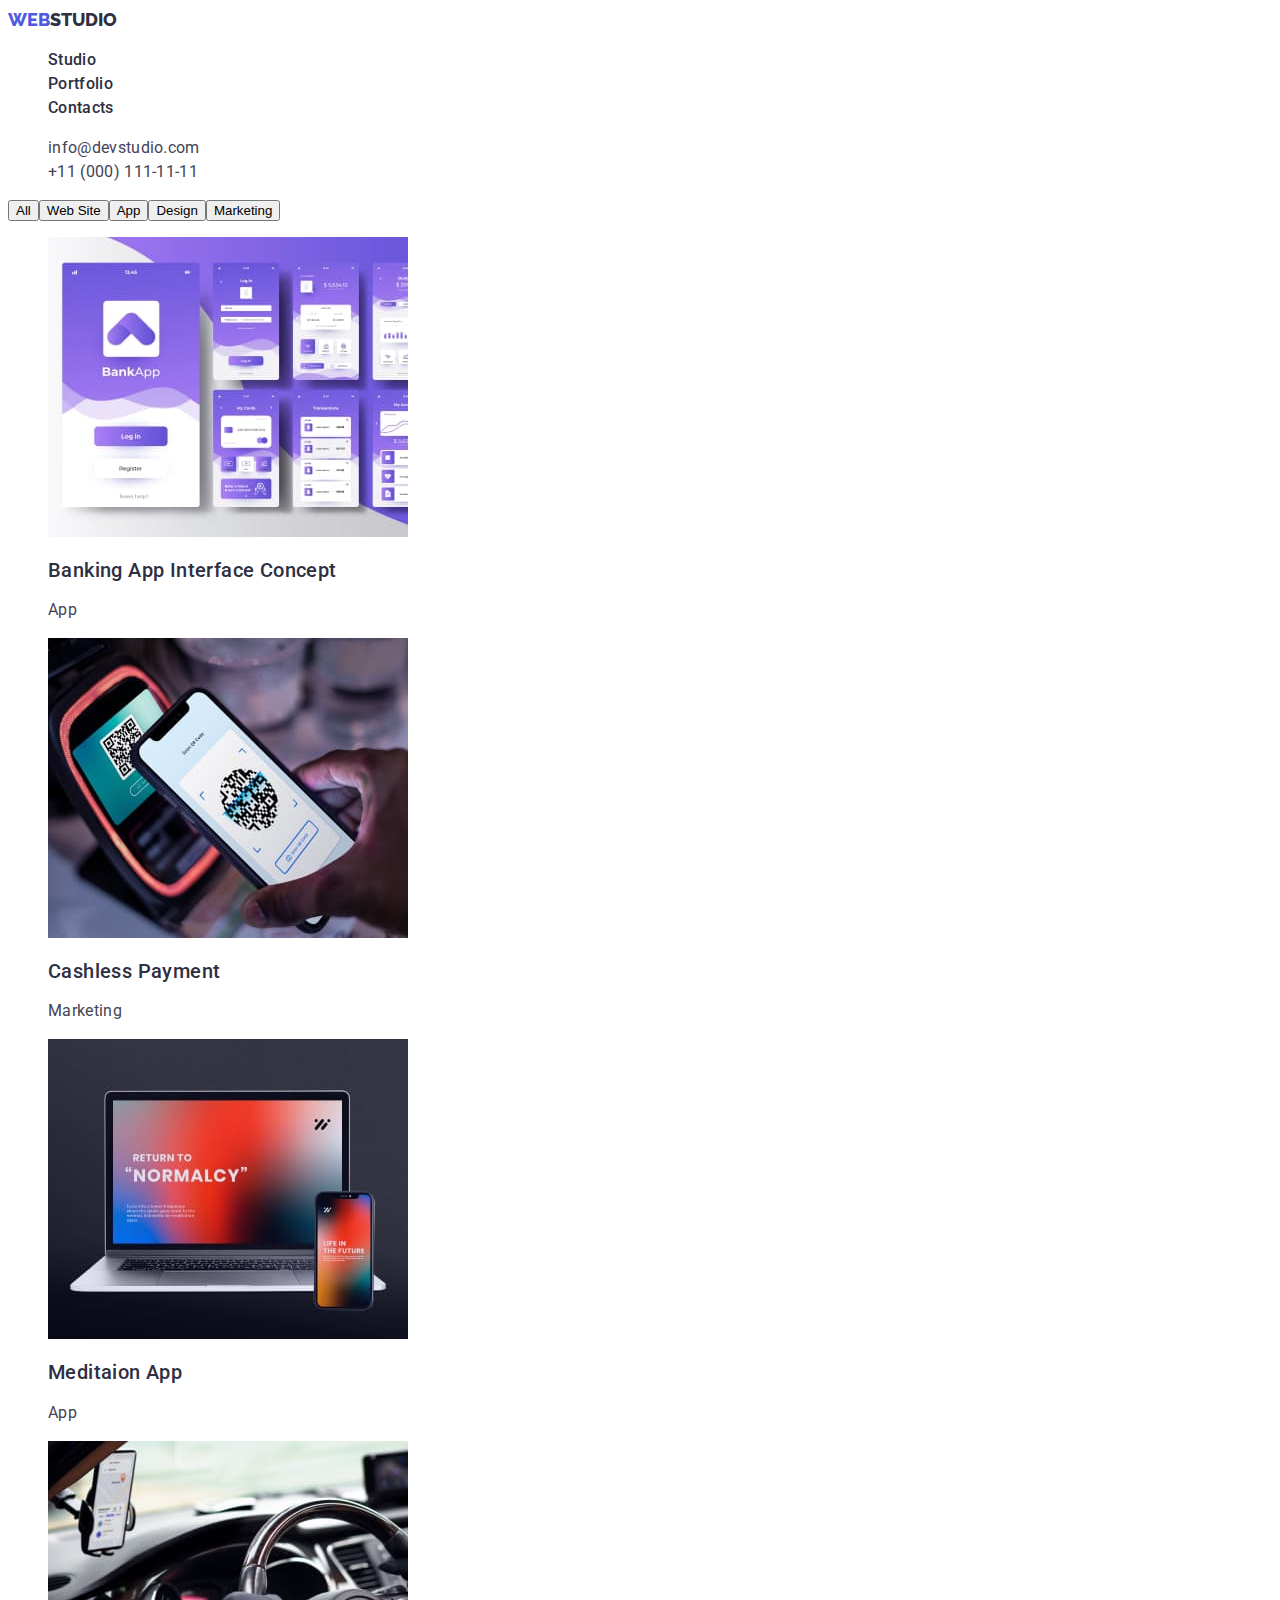
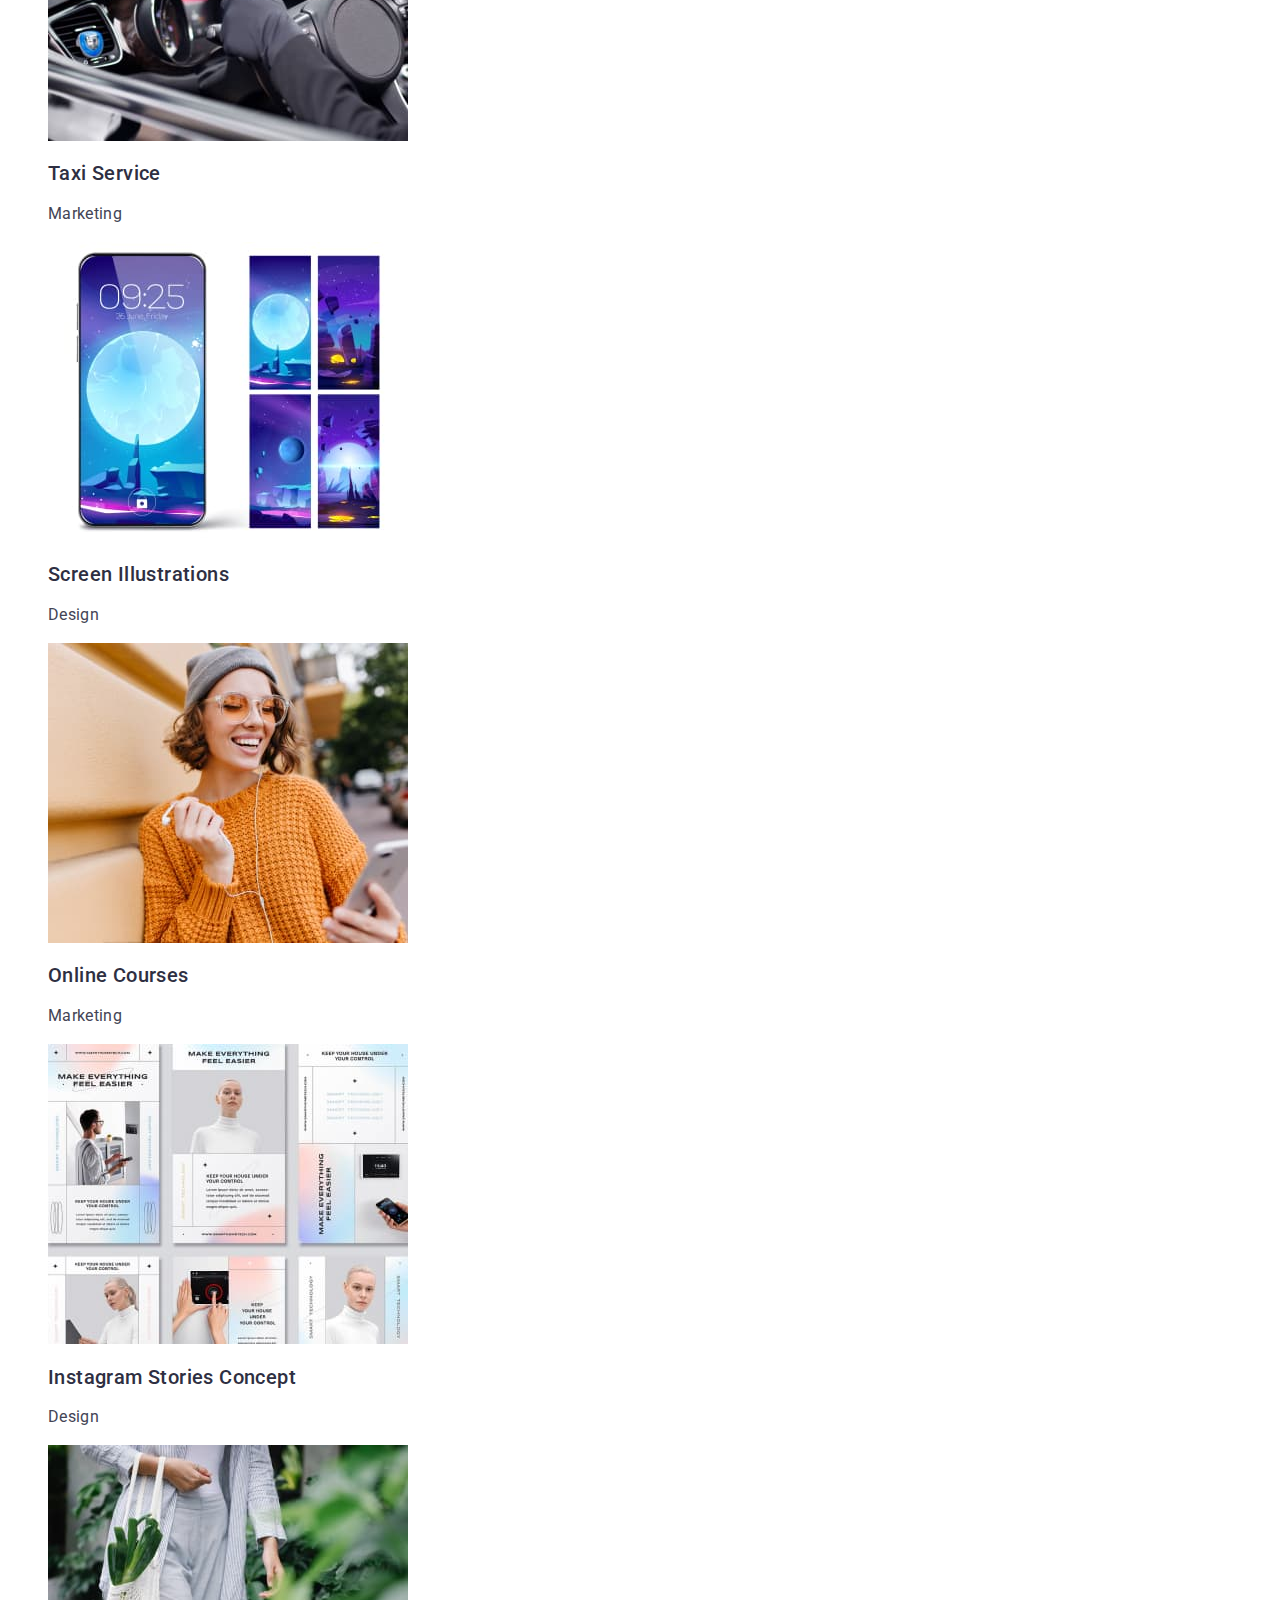
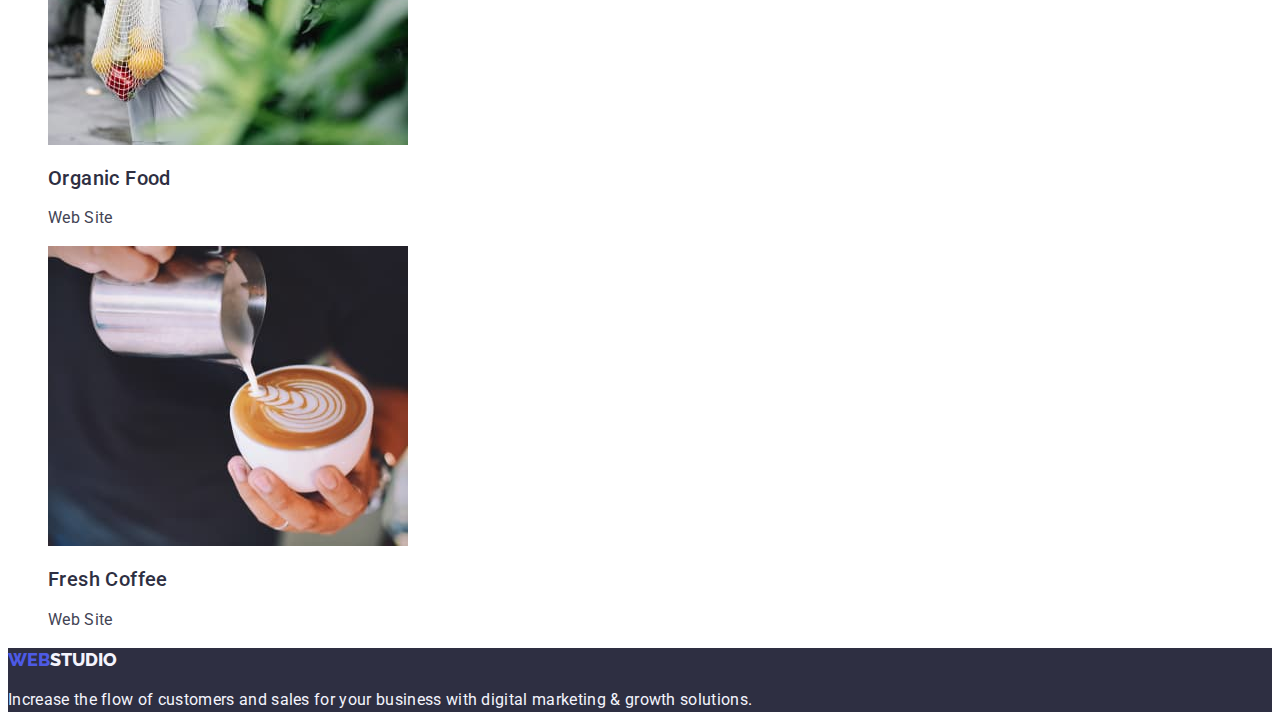
==== portfolio.html @ ee5c2014 "index.html, portfolio.html & css files changed" ====
<!DOCTYPE html>
<html lang="en">
  <head>
    <meta charset="UTF-8" />
    <meta http-equiv="X-UA-Compatible" content="IE=edge" />
    <link rel="stylesheet" href="./css/styles.css" />
    <meta name="viewport" content="width=device-width, initial-scale=1.0" />
    <link rel="preconnect" href="https://fonts.googleapis.com" />
    <link rel="preconnect" href="https://fonts.gstatic.com" crossorigin />
    <link
      href="https://fonts.googleapis.com/css2?family=Raleway:wght@800&family=Roboto:wght@400;500;700;900&display=swap"
      rel="stylesheet"
    />
    <title>Portfolio</title>
  </head>
  <body>
    <header class="header">
      <nav class="header-navigation">
        <a href="./index.html" class="logo-name"
          ><span class="word-web">WEB</span
          ><span class="word-studio-header">STUDIO</span></a
        >
        <ul class="header-list">
          <li class="header-item">
            <a class="item" href="./index.html">Studio</a>
          </li>
          <li class="header-item">
            <a class="item" href="./portfolio.html">Portfolio</a>
          </li>
          <li class="header-item"><a class="item" href="">Contacts</a></li>
        </ul>
      </nav>
      <address class="header-address">
        <ul>
          <li class="header-item">
            <a href="mailto:info@devstudio.com" class="header-contact"
              >info@devstudio.com</a
            >
          </li>
          <li class="header-item">
            <a href="tel:+110001111111" class="header-contact"
              >+11 (000) 111-11-11</a
            >
          </li>
        </ul>
      </address>
    </header>
    <main>
      <section class="buttons">
        <h1 hidden class="visually-hidden">info</h1>
        <button type="button" class="main-btn">All</button
        ><button type="button" class="main-btn">Web Site</button
        ><button type="button" class="main-btn">App</button
        ><button type="button" class="main-btn">Design</button
        ><button type="button" class="main-btn">Marketing</button>
      </section>
      <section>
        <h1 hidden class="visually-hidden">Projects</h1>
        <ul class="main-list">
          <li class="main-item">
            <a
              class="main-link"
              href="./images/imgcard1.jpg"
            >
              <img
                src="./images/imgcard1.jpg"
                alt="banking interface"
                width="360"
                class="main-image"
              />
              <h2 class="main-title">Banking App Interface Concept</h2>
              <p class="main-after-title">App</p></a
            >
          </li>
          <li class="main-item">
            <a
              class="main-link"
              href="./images/imgcard2.jpg"
            >
              <img
                src="./images/imgcard2.jpg"
                alt="cashless payment"
                width="360"
                class="main-image"
              />
              <h2 class="main-title">Cashless Payment</h2>
              <p class="main-after-title">Marketing</p>
            </a>
          </li>

          <li class="main-item">
            <a
              class="main-link"
              href="./images/imgcard3.jpg"
            >
              <img
                src="./images/imgcard3.jpg"
                alt="meditation app"
                width="360"
                class="main-image"
              />
              <h2 class="main-title">Meditaion App</h2>
              <p class="main-after-title">App</p>
            </a>
          </li>

          <li class="main-item">
            <a class="main-link" href="./images/imgcard4.jpg">
              <img
                src="./images/imgcard4.jpg"
                alt="taxi service"
                width="360"
                class="main-image"
              />
              <h2 class="main-title">Taxi Service</h2>
              <p class="main-after-title">Marketing</p>
            </a>
          </li>

          <li class="main-item">
            <a
              class="main-link"
              href="./images/imgcard5.jpg"
            >
              <img
                src="./images/imgcard5.jpg"
                alt="screen illustrations"
                width="360"
                class="main-image"
              />
              <h2 class="main-title">Screen Illustrations</h2>
              <p class="main-after-title">Design</p>
            </a>
          </li>

          <li class="main-item">
            <a
              class="main-link"
              href="./images/imgcard6.jpg"
            >
              <img
                src="./images/imgcard6.jpg"
                alt=" online courses"
                width="360"
                class="main-image"
              />
              <h2 class="main-title">Online Courses</h2>
              <p class="main-after-title">Marketing</p>
            </a>
          </li>
          <li class="main-item">
            <a
              class="main-link"
              href="./images/imgcard7.jpg"
            >
              <img
                src="./images/imgcard7.jpg"
                alt="instagram stories concept"
                width="360"
                class="main-image"
              />
              <h2 class="main-title">Instagram Stories Concept</h2>
              <p class="main-after-title">Design</p>
            </a>
          </li>
          <li class="main-item">
            <a class="main-link" href="./images/imgcard8.jpg">
              <img
                src="./images/imgcard8.jpg"
                alt="organic food"
                width="360"
                class="main-image"
              />
              <h2 class="main-title">Organic Food</h2>
              <p class="main-after-title">Web Site</p>
            </a>
          </li>
          <li class="main-item">
            <a class="main-link" href="./images/imgcard9.jpg">
              <img
                src="./images/imgcard9.jpg"
                alt="fresh coffee"
                width="360"
                class="main-image"
              />
              <h2 class="main-title">Fresh Coffee</h2>
              <p class="main-after-title">Web Site</p>
            </a>
          </li>
        </ul>
      </section>
    </main>
    <footer class="box">
      <a href="./index.html" class="logo-name"
        ><span class="word-web">WEB</span
        ><span class="word-studio-footer">STUDIO</span></a
      >
      <p class="footer-description">
        Increase the flow of customers and sales for your business with digital
        marketing & growth solutions.
      </p>
    </footer>
  </body>
</html>
---- css/styles.css ----
:root {
    --primary-color: #2e2f42;
    --secondary-color: #4d5ae5;
    --font-description-color: #434455;
    --font-white-color: #ffffff;
    }
    body {
    font-family: "Roboto";
    color: var(--primary-color);
    }
    .logo-name {
    text-decoration: none;
    font-family: "Raleway";
    font-style: normal;
    font-weight: 800;
    font-size: 18px;
    line-height: 1.33;
    }
    .header-list {
    font-weight: 500;
    font-size: 16px;
    line-height: 1.5;
    letter-spacing: 0.02em;
    list-style: none;
    }
    .header-item {
    list-style: none;
    }
    .item {
    color: var(--primary-color);
    text-decoration: none;
    }
    .item:hover,
    .item:focus {
    color: var(--secondary-color);
    }
    .header-address {
    font-weight: 400;
    font-style: normal;
    font-size: 16px;
    line-height: 1.5;
    /* identical to box height, or 150% */
    letter-spacing: 0.02em;
    }
    .header-contact {
    text-decoration: none;
    color: var(--font-description-color);
    }
    .header-contact:focus,
    .header-contact:hover {
    color: var(--secondary-color);
    }
    .headline-box {
    background-color: var(--primary-color);
    }
    .headline {
    color: var(--font-white-color);
    font-weight: 700;
    font-size: 56px;
    line-height: 1.07;
    text-align: center;
    letter-spacing: 0.02em;
    }
    .headline-button {
    font-family: inherit;
    font-weight: 500;
    font-size: 16px;
    line-height: 1.5;
    letter-spacing: 0.04em;
    background-color: var(--secondary-color);
    color: var(--font-white-color);
    border-radius: 4px;
    border: 0;
    }
    .headline-button:hover,
    .headline-button:focus {
@@ -80,6 +83,7 @@ body {
    font-weight: 500;
    font-size: 16px;
    line-height: 1.5;
    letter-spacing: 0.04em;
    background-color: #f4f4fd;
    color: var(--secondary-color);
    border-radius: 4px;
    border: 1px solid #e7e9fc;
    }
}
    .main-btn:focus,
    .main-btn:hover {
    background-color: var(--secondary-color);
    color: #f4f4fd;
    cursor: pointer;
    }
    .main-item {
    list-style: none;
    }
    .main-link {
    text-decoration: none;
    }
    .main-title {
    color: var(--primary-color);
    font-style: normal;
    font-weight: 500;
    font-size: 20px;
    line-height: 1.2;
    /* identical to box height, or 120% */
    
    letter-spacing: 0.02em;
    }
    .main-after-title {
    color: var(--font-description-color);
    font-weight: 400;
    font-size: 16px;
    line-height: 1.5;
    /* identical to box height, or 150% */
    
    letter-spacing: 0.02em;
    }
    .secondary-headline {
    font-weight: 700;
    font-size: 36px;
    line-height: 1.11;
    /* identical to box height, or 111% */
    color: var(--primary-color);
    }
.box {
    background: #2e2f42;
    }
    .word-studio-header {
    color: #2e2f42;
    }
    .word-web {
    color: var(--secondary-color);
    }
    .word-studio-footer {
    color: #f4f4fd;
    }
    .footer-description {
    font-size: 16px;
    line-height: 1.5;
    letter-spacing: 0.02em;
    color: #f4f4fd;
    }
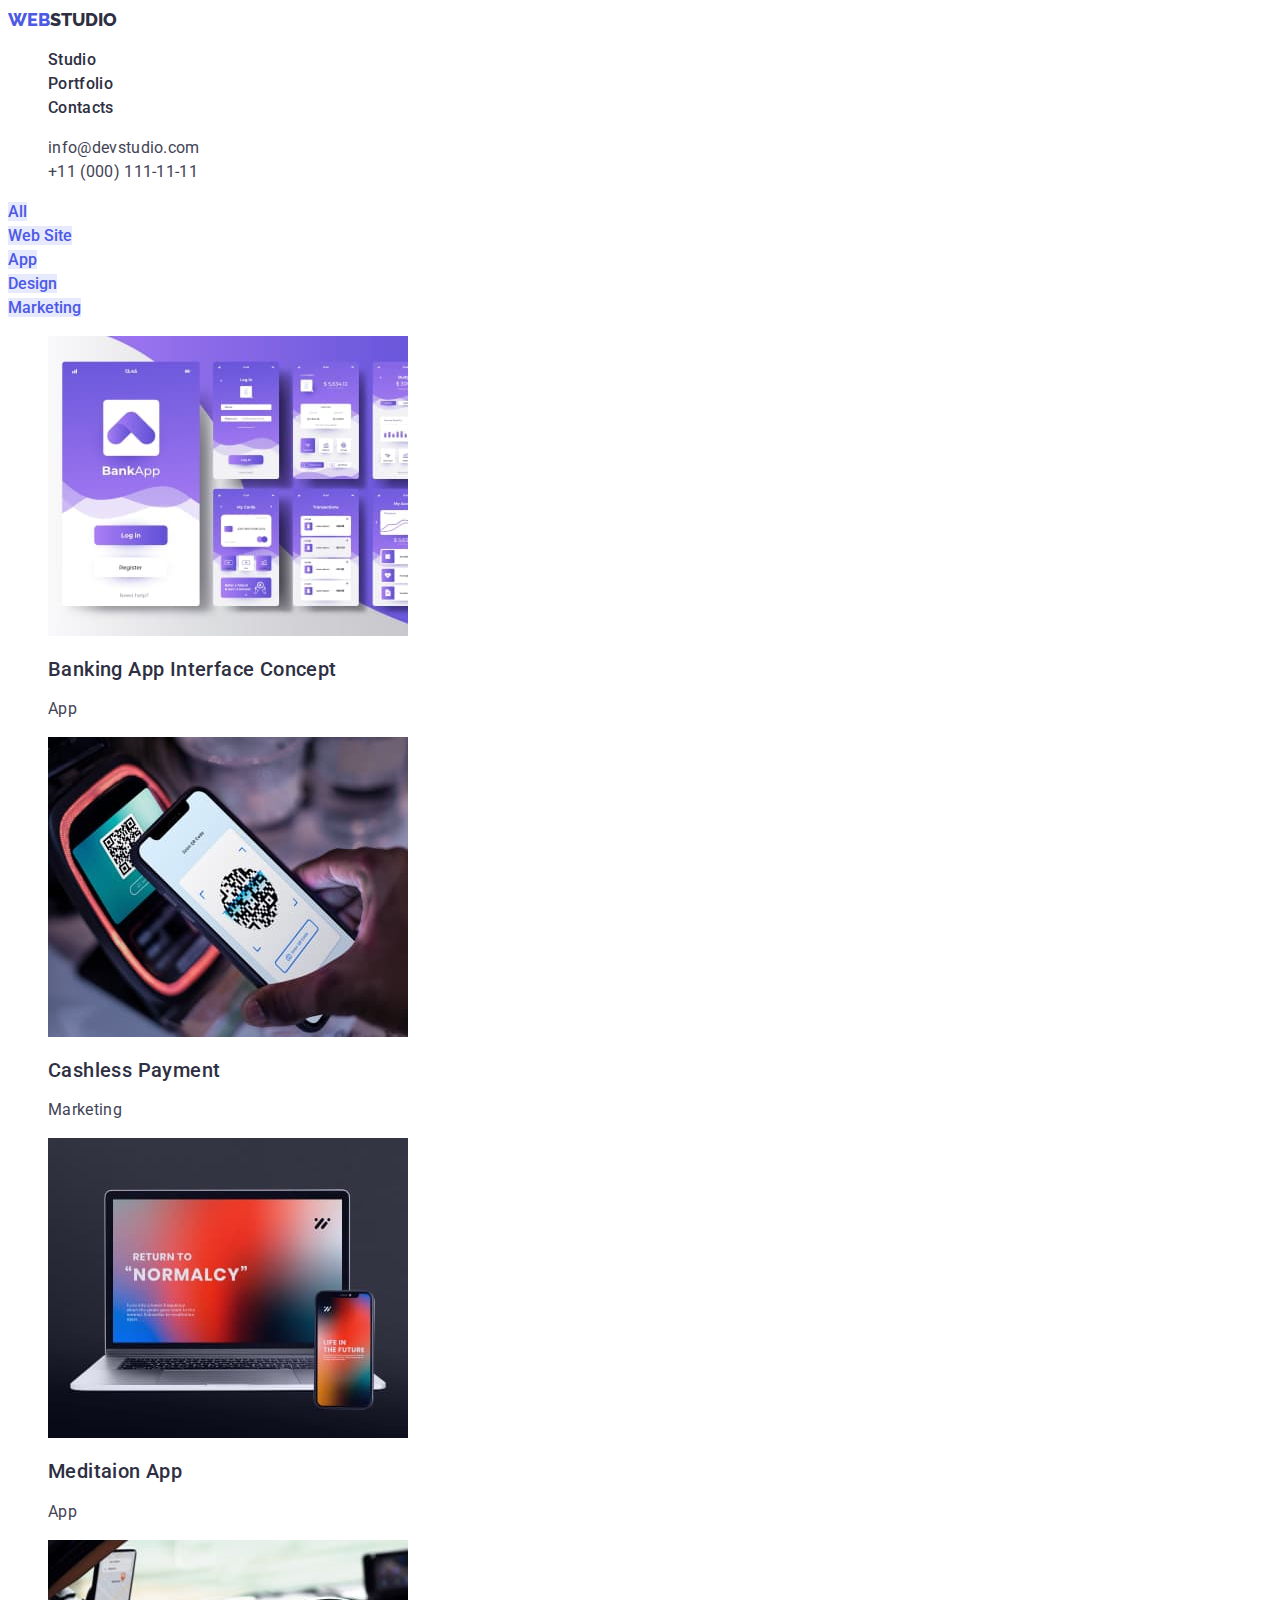
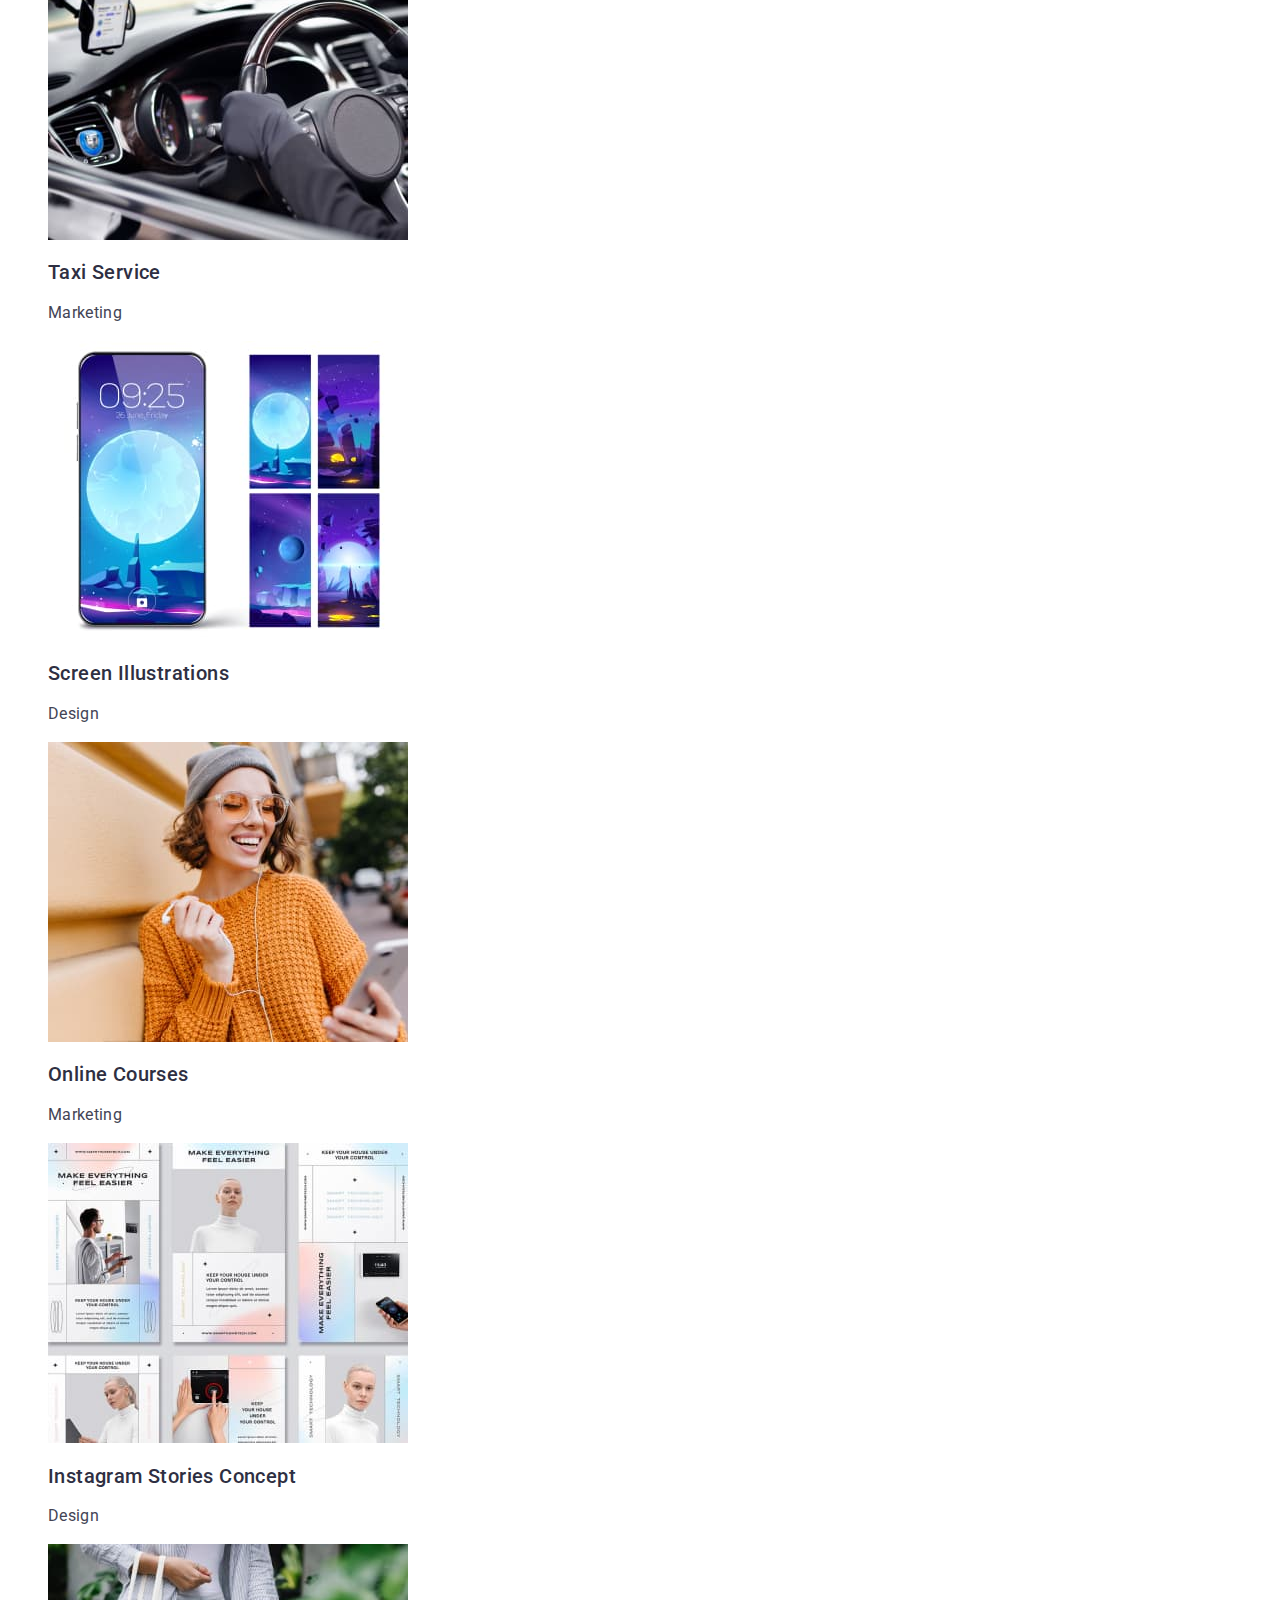
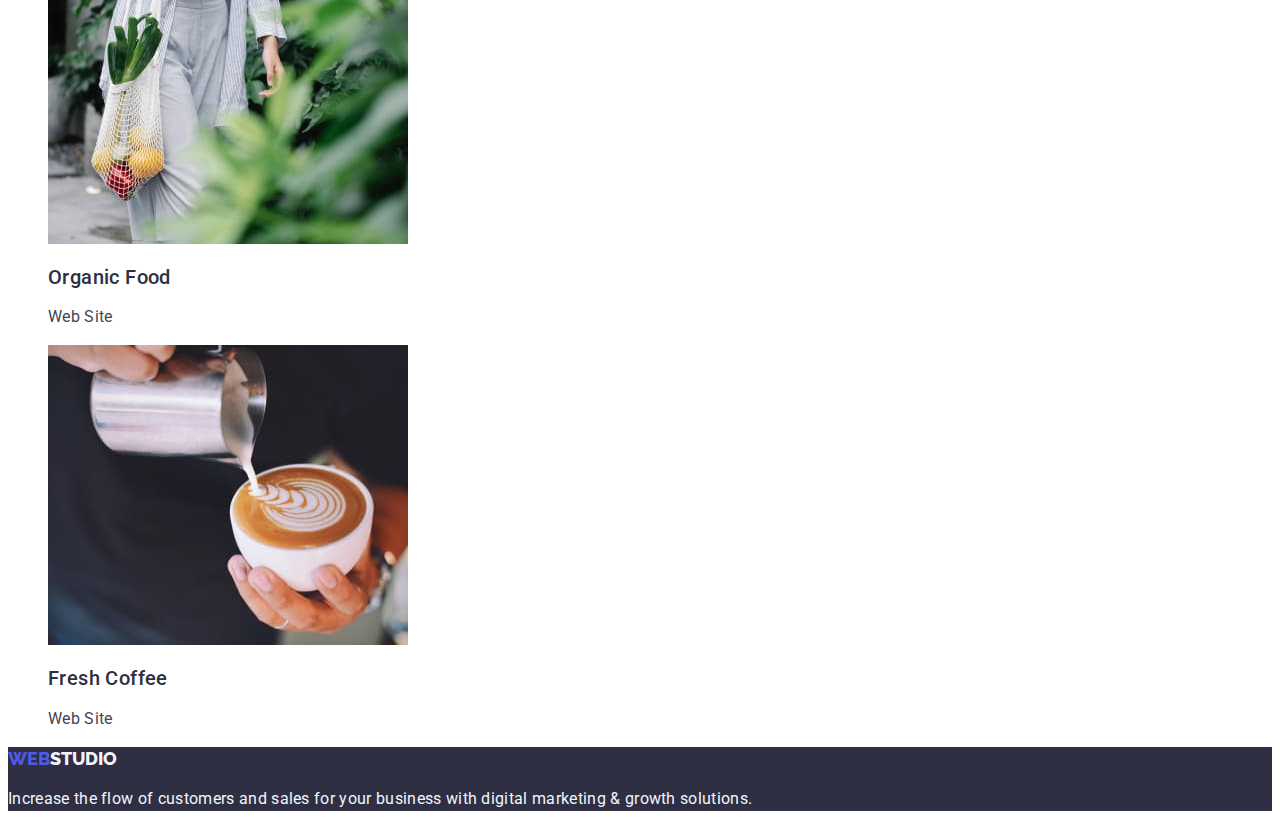
==== commit 93ebf39d: "portfolio file changed" ====
--- a/portfolio.html
+++ b/portfolio.html
@@ -46,15 +46,22 @@
       </address>
     </header>
     <main>
-      <section class="buttons">
+      <section>
         <h1 hidden class="visually-hidden">info</h1>
-        <button type="button" class="main-btn">All</button
-        ><button type="button" class="main-btn">Web Site</button
-        ><button type="button" class="main-btn">App</button
-        ><button type="button" class="main-btn">Design</button
-        ><button type="button" class="main-btn">Marketing</button>
-      </section>
-      <section>
+        <ul class="button"></ul>
+        <li class="button-item">
+          <a button type="button" class="main-btn">All</a></li>
+        <li class="button-item">
+          <a button type="button" class="main-btn">Web Site</a></li>
+        <li class="button-item">
+          <a button type="button" class="main-btn">App</a></li>
+        <li class="button-item">
+          <a button type="button" class="main-btn">Design</a></li>
+        <li class="button-item">
+          <a button type="button" class="main-btn">Marketing</a></li>
+      </ul>
+      
+      
         <h1 hidden class="visually-hidden">Projects</h1>
         <ul class="main-list">
           <li class="main-item">
--- a/css/styles.css
+++ b/css/styles.css
@@ -35,7 +35,7 @@
     color: var(--secondary-color);
     }
     .header-address {
-    font-weight: 400;
+    
     font-style: normal;
     font-size: 16px;
     line-height: 1.5;
@@ -55,7 +55,7 @@
     }
     .headline {
     color: var(--font-white-color);
-    font-weight: 700;
+    
     font-size: 56px;
     line-height: 1.07;
     text-align: center;
@@ -74,7 +74,8 @@
     }
     .headline-button:hover,
     .headline-button:focus {
-@@ -80,6 +83,7 @@ body {
+    
+
     font-weight: 500;
     font-size: 16px;
     line-height: 1.5;
@@ -83,8 +84,20 @@
     color: var(--secondary-color);
     border-radius: 4px;
     border: 1px solid #e7e9fc;
+
     }
-}
+   
+    .main-btn {
+        background-color: #E7E9FC;
+        color: var(--secondary-color);
+        cursor: pointer;
+        font-family: 'Roboto';
+            
+            font-weight: 500;
+            font-size: 16px;
+            line-height: 1.5;
+    
+    }
     .main-btn:focus,
     .main-btn:hover {
     background-color: var(--secondary-color);
@@ -109,7 +122,7 @@
     }
     .main-after-title {
     color: var(--font-description-color);
-    font-weight: 400;
+   
     font-size: 16px;
     line-height: 1.5;
     /* identical to box height, or 150% */
@@ -117,7 +130,7 @@
     letter-spacing: 0.02em;
     }
     .secondary-headline {
-    font-weight: 700;
+    
     font-size: 36px;
     line-height: 1.11;
     /* identical to box height, or 111% */
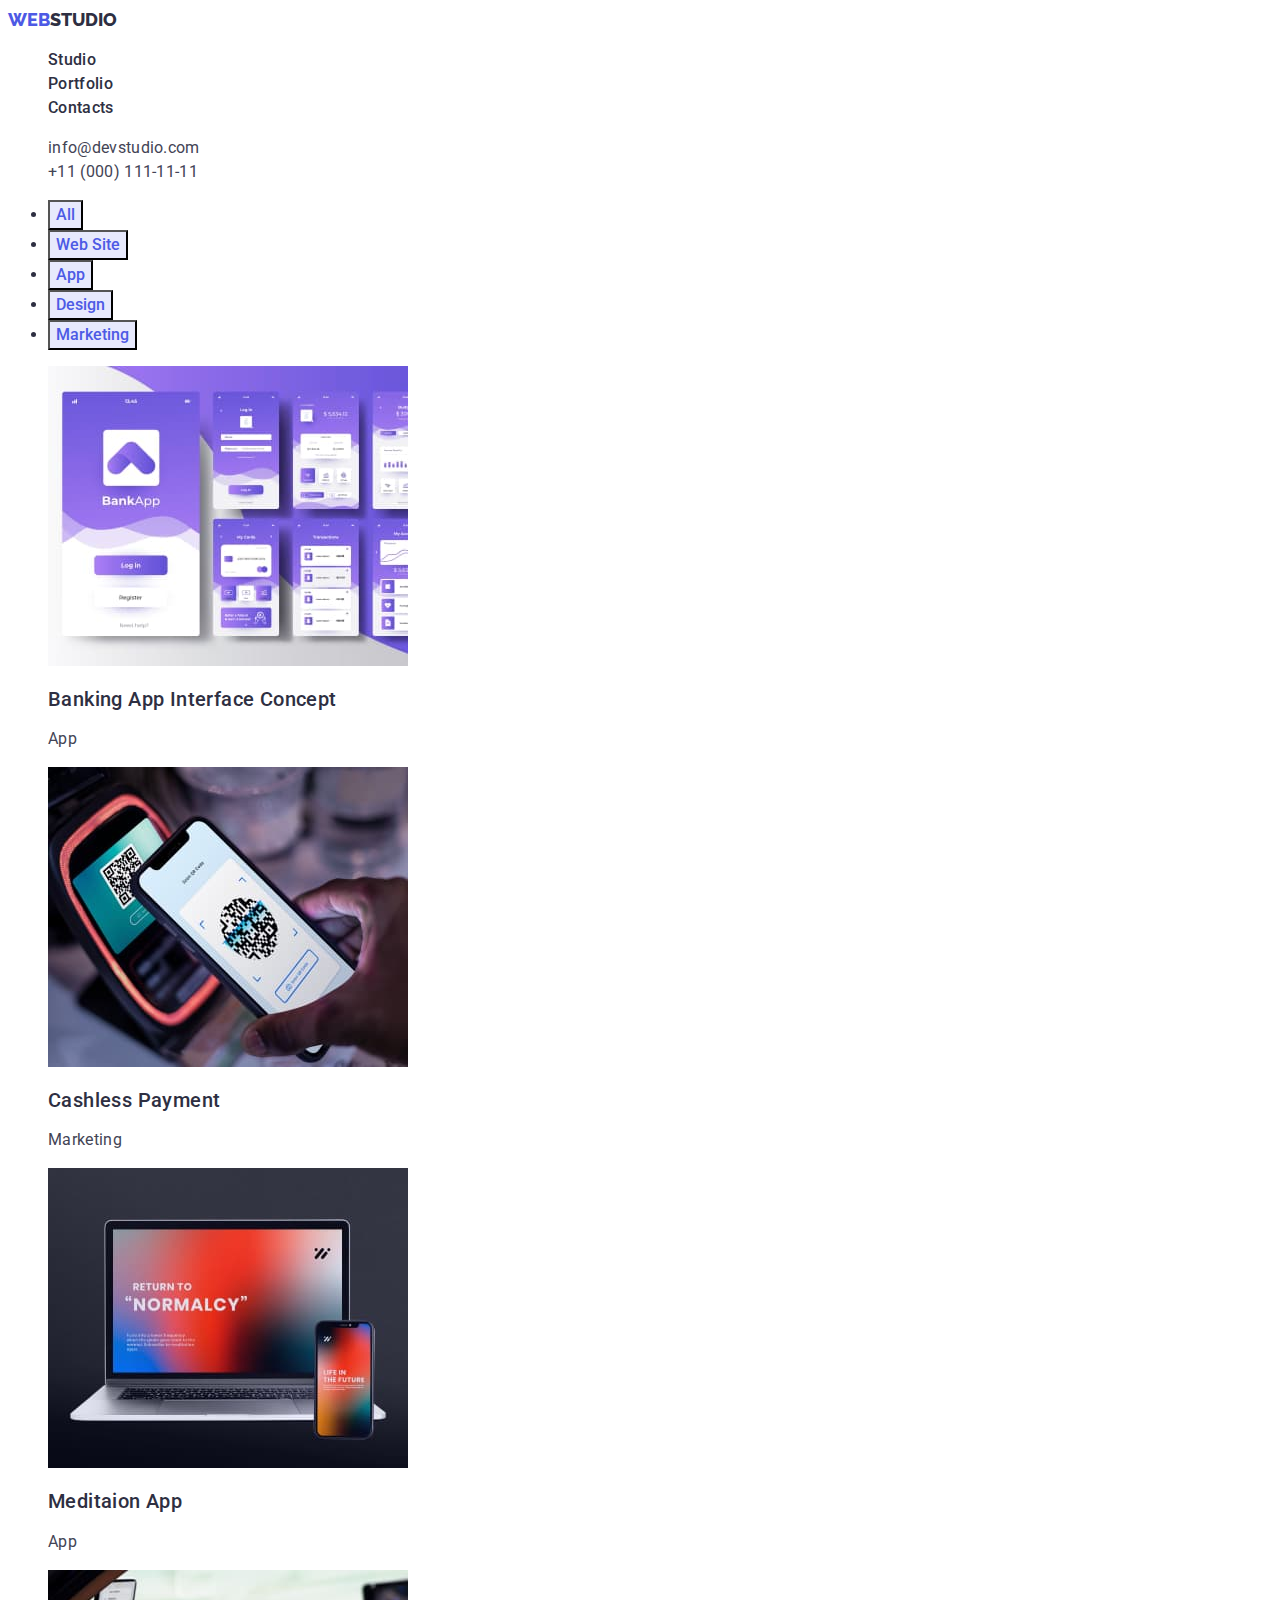
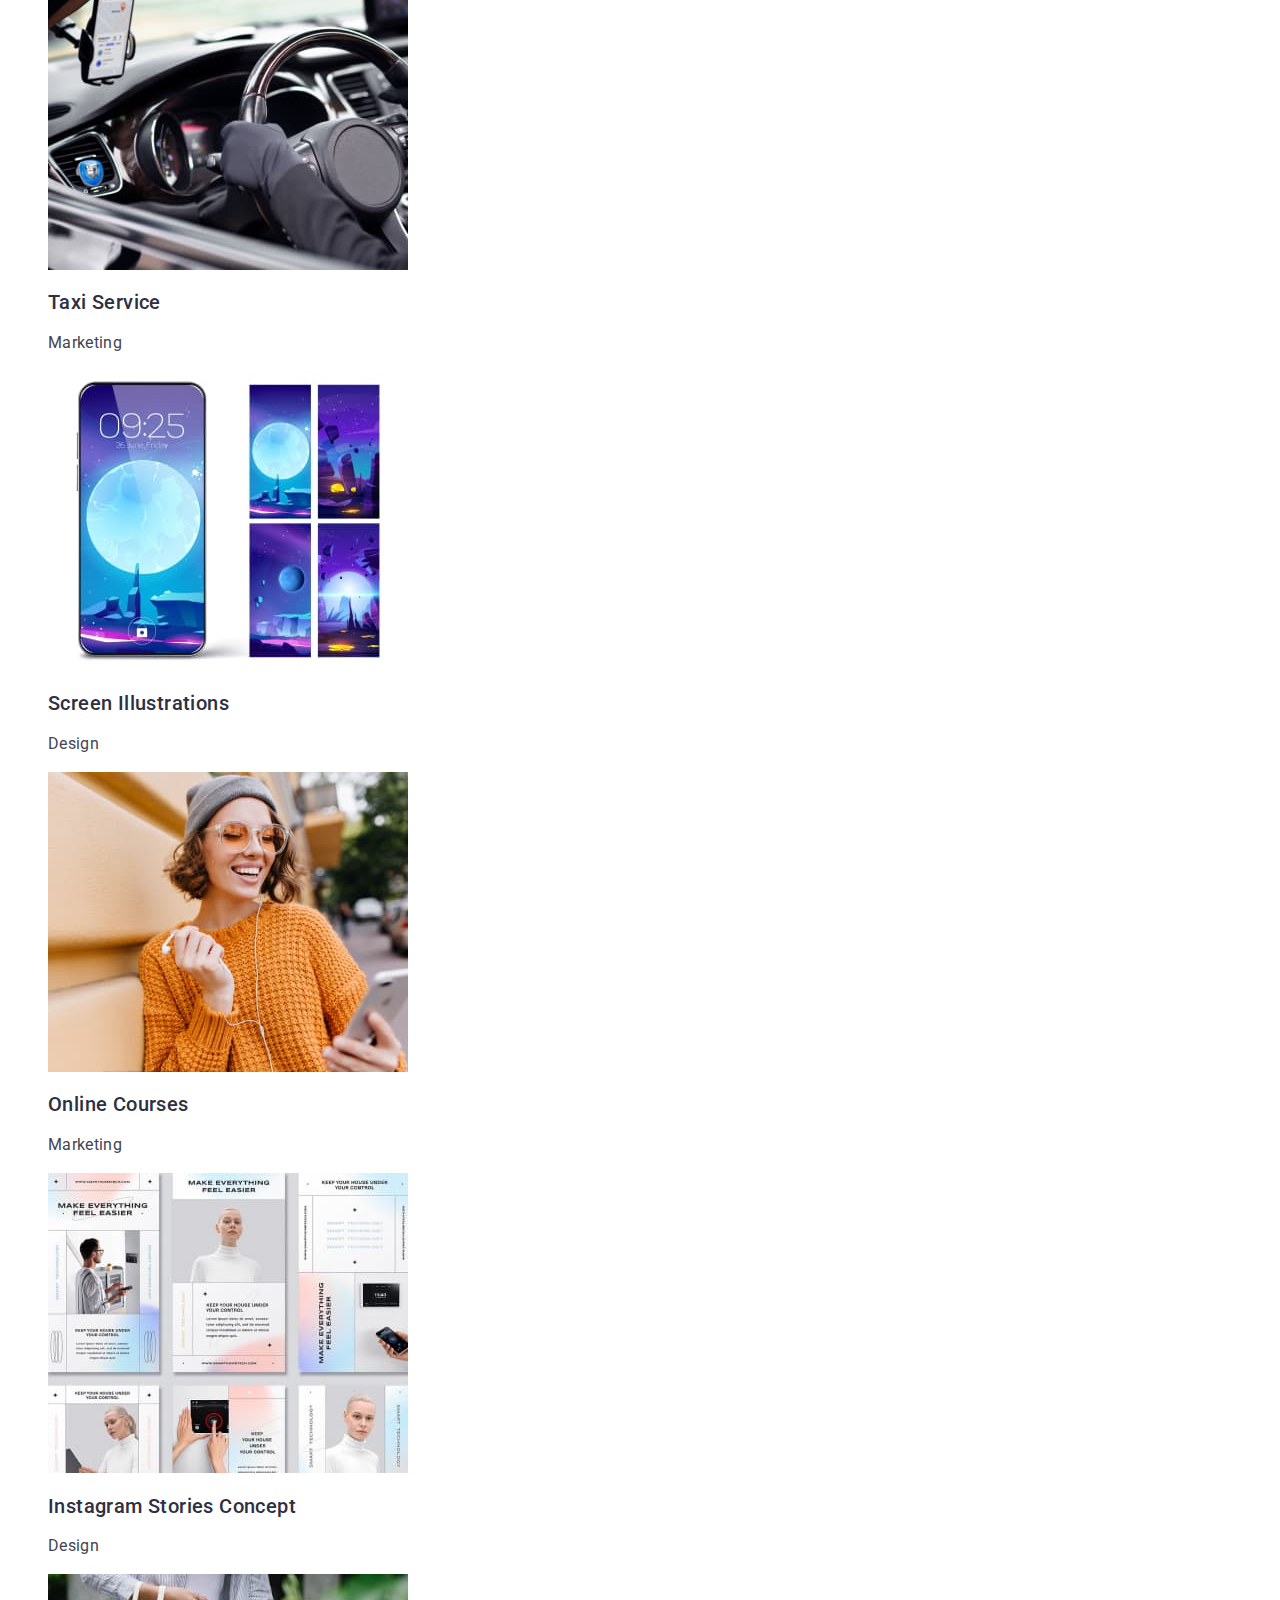
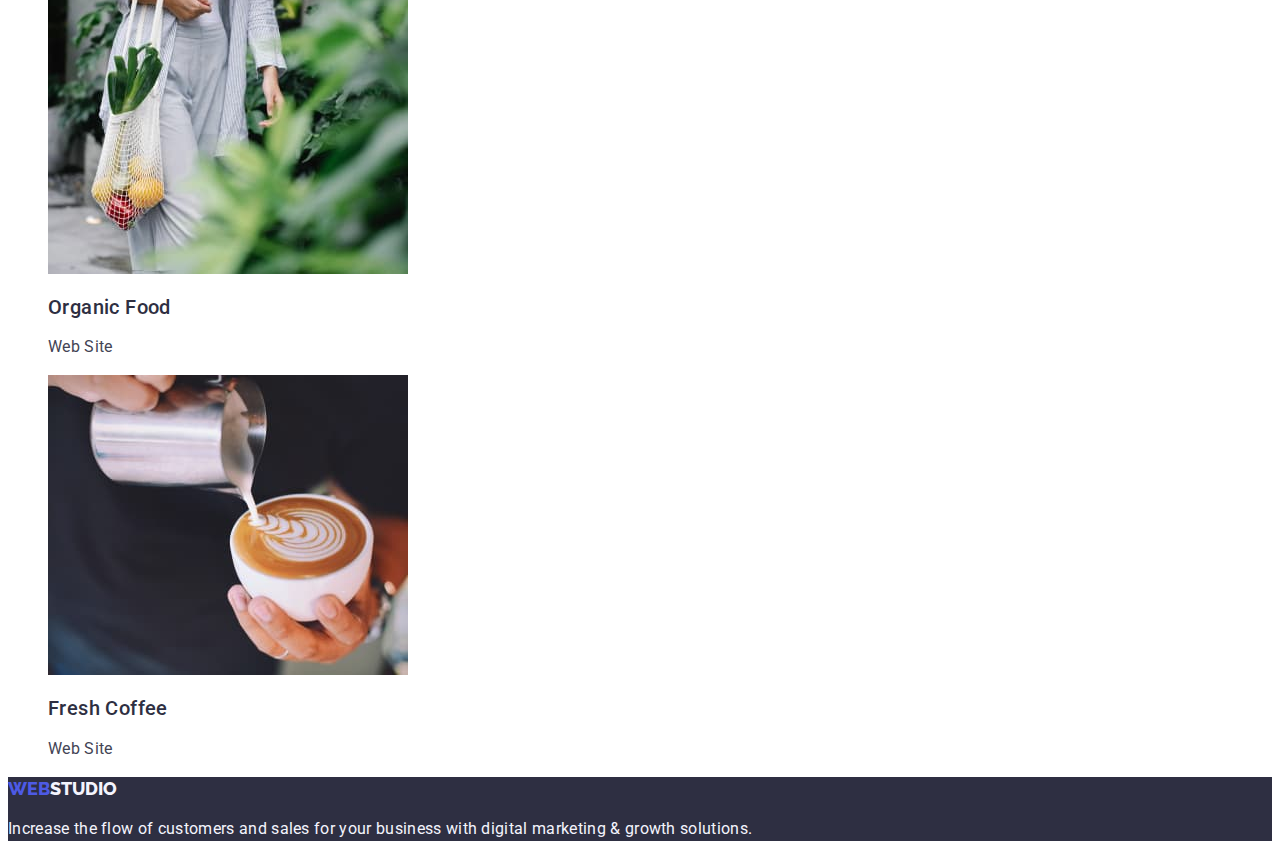
==== commit 1f05ac28: "update portfolio.html" ====
--- a/portfolio.html
+++ b/portfolio.html
@@ -48,17 +48,17 @@
     <main>
       <section>
         <h1 hidden class="visually-hidden">info</h1>
-        <ul class="button"></ul>
-        <li class="button-item">
-          <a button type="button" class="main-btn">All</a></li>
-        <li class="button-item">
-          <a button type="button" class="main-btn">Web Site</a></li>
-        <li class="button-item">
-          <a button type="button" class="main-btn">App</a></li>
-        <li class="button-item">
-          <a button type="button" class="main-btn">Design</a></li>
-        <li class="button-item">
-          <a button type="button" class="main-btn">Marketing</a></li>
+        <ul class="button">
+        <li class="button-item">
+          <button type="button" class="main-btn">All</button></li>
+        <li class="button-item">
+          <button type="button" class="main-btn">Web Site</button></li>
+        <li class="button-item">
+          <button type="button" class="main-btn">App</button></li>
+        <li class="button-item">
+          <button type="button" class="main-btn">Design</button></li>
+        <li class="button-item">
+          <button type="button" class="main-btn">Marketing</button></li>
       </ul>
       
       
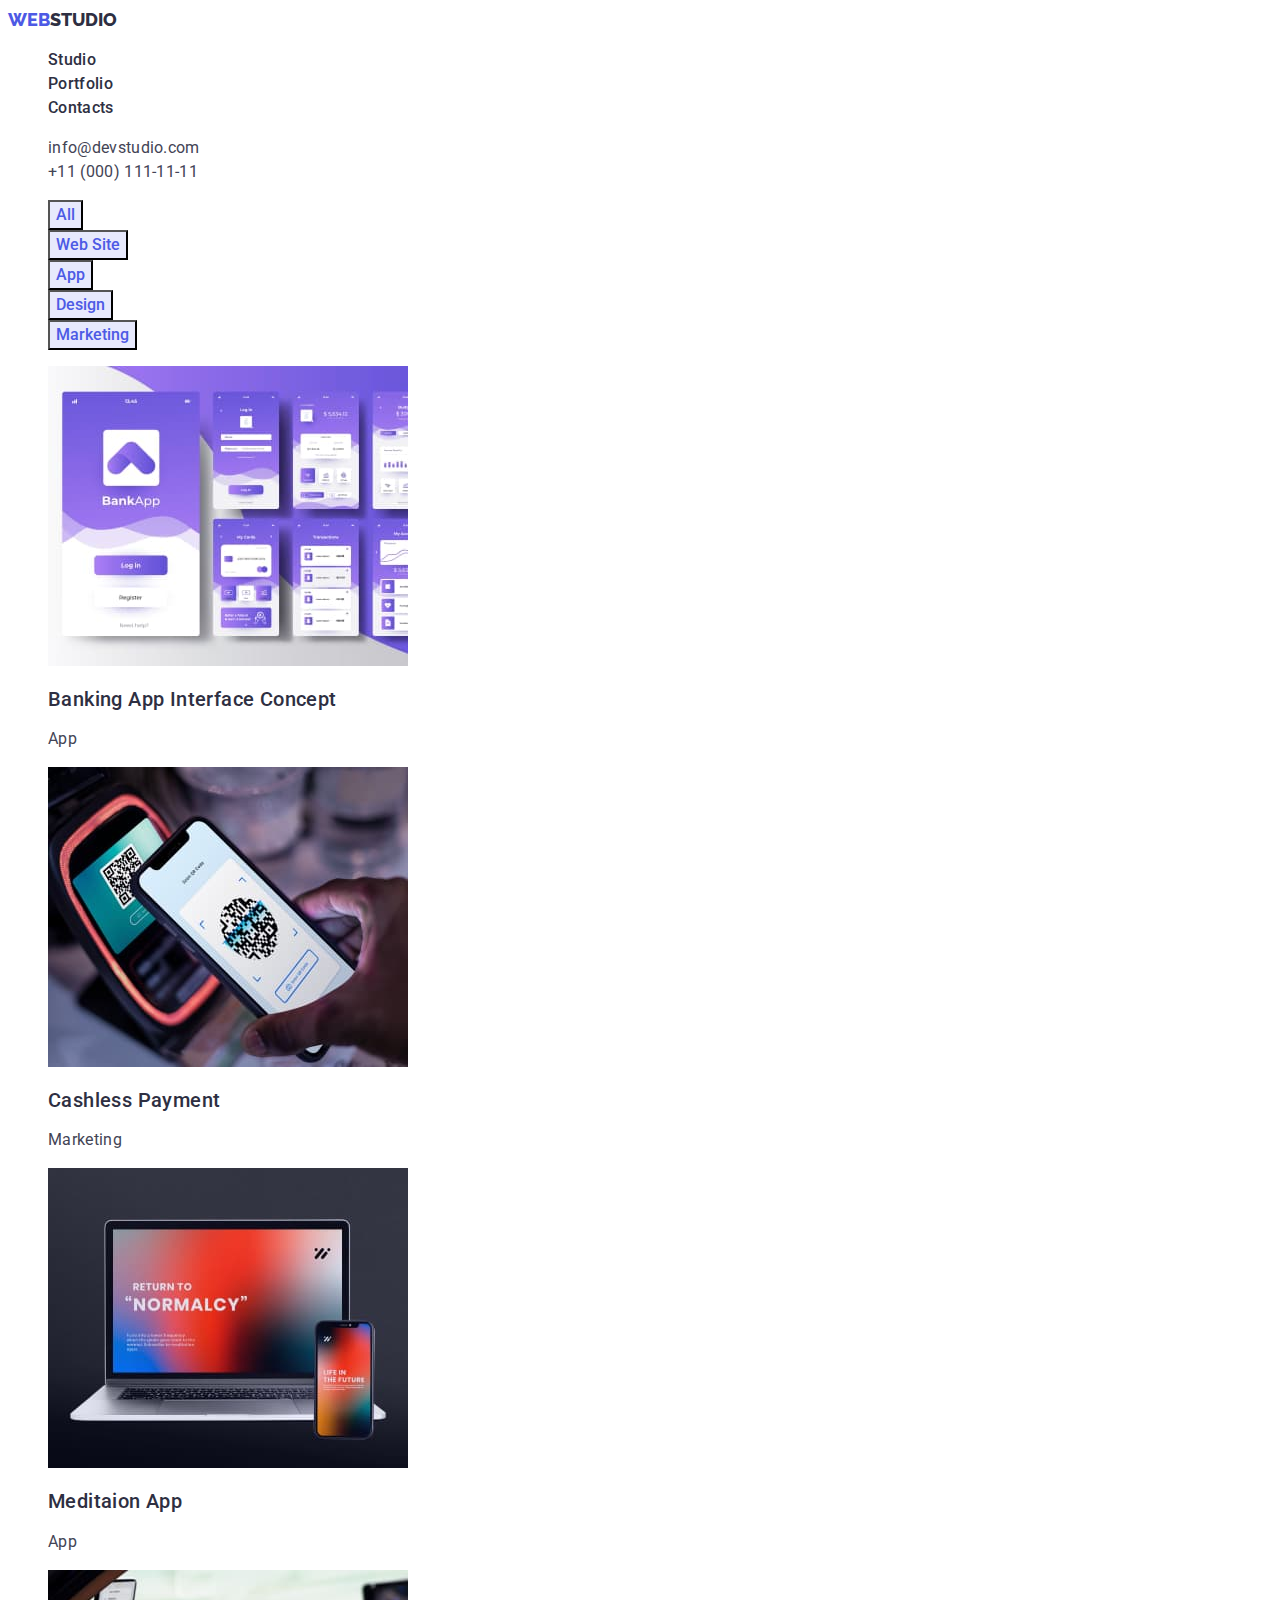
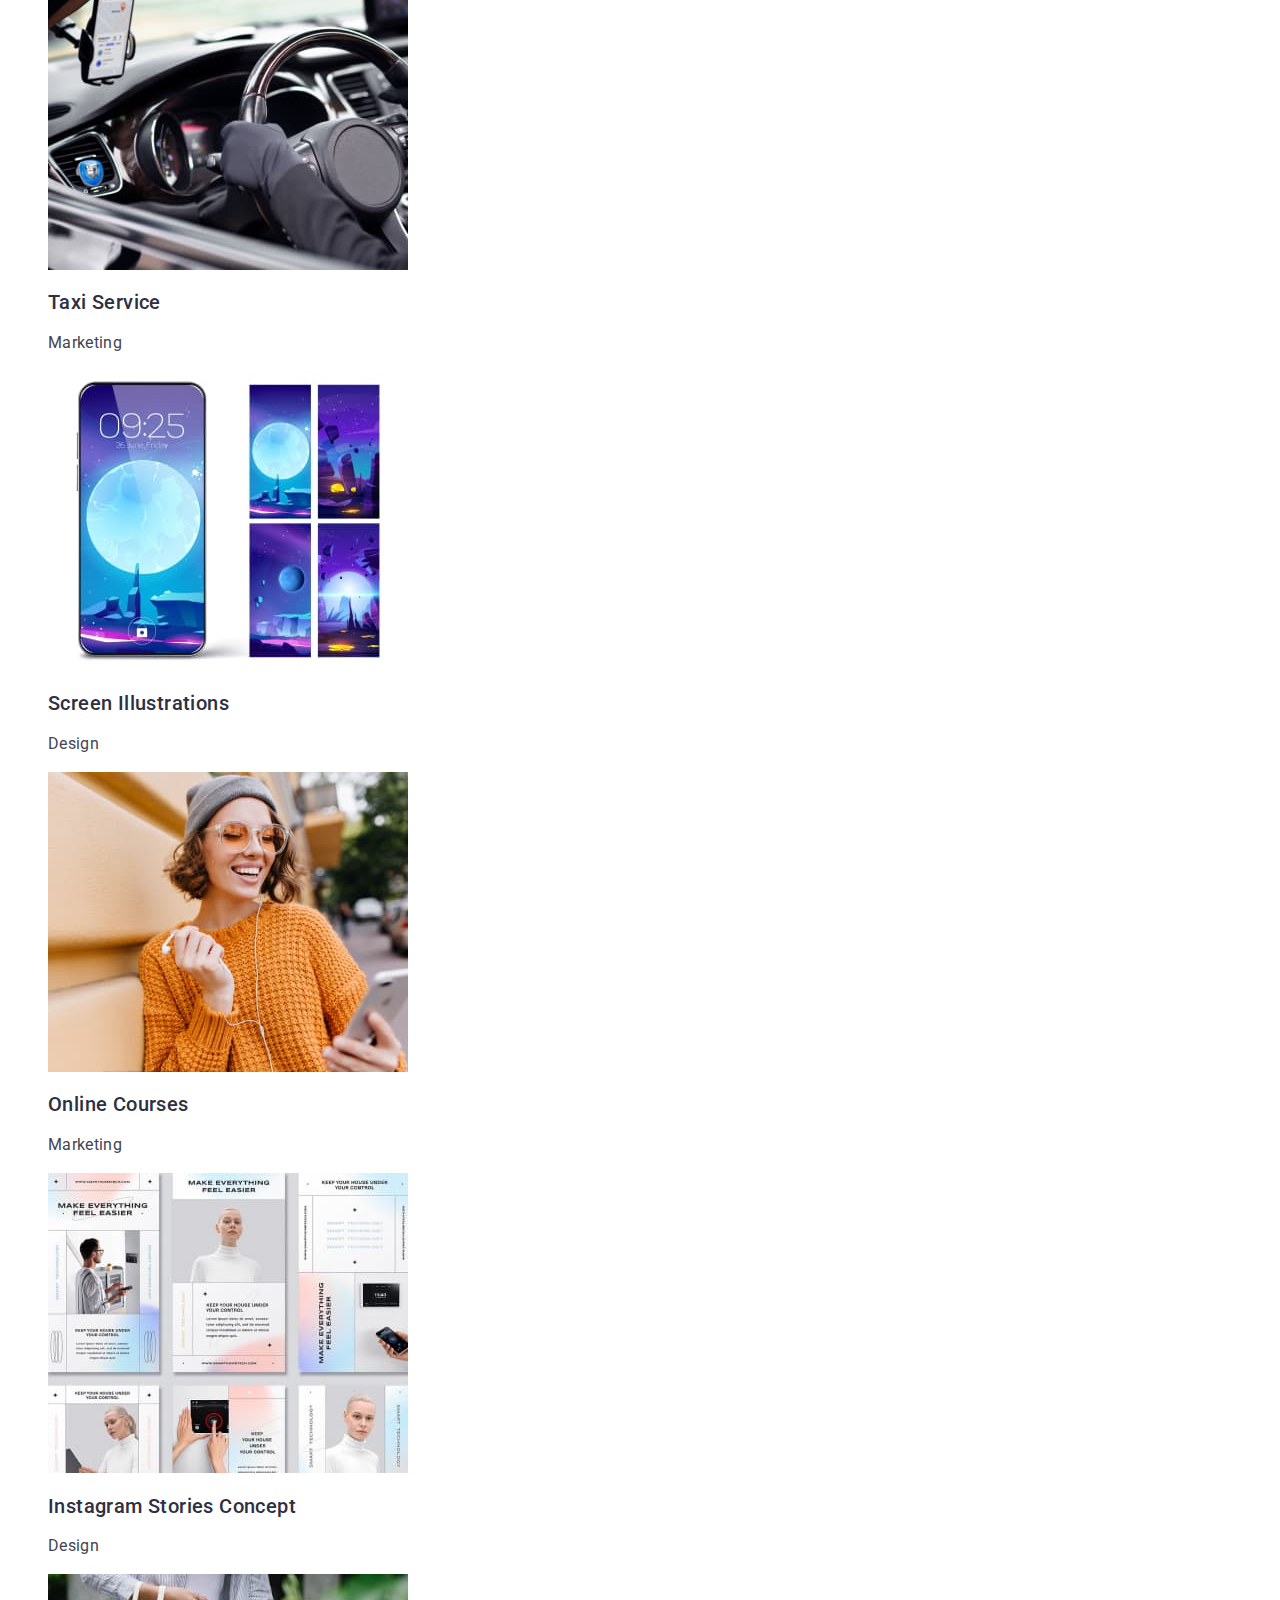
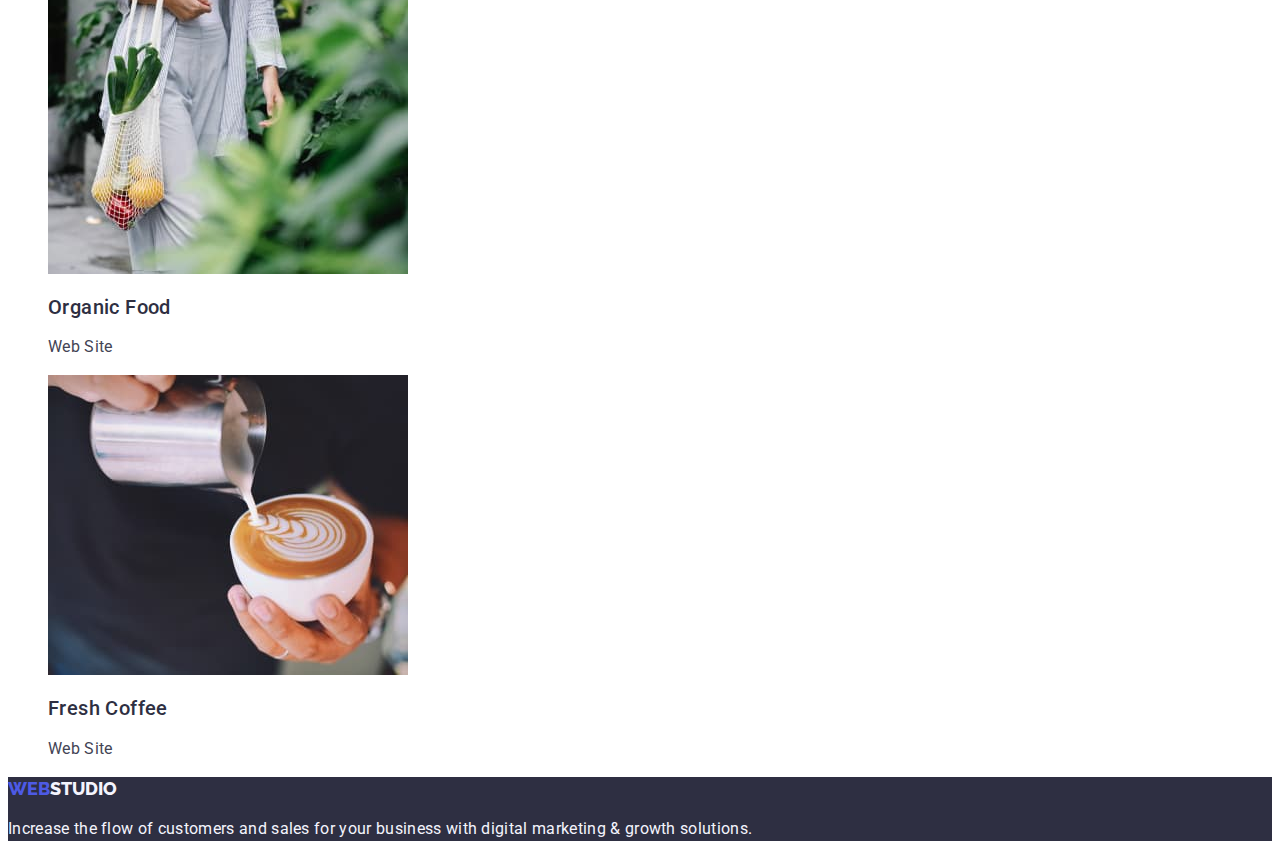
==== commit f1f25ac7: "portfolio file changed" ====
--- a/portfolio.html
+++ b/portfolio.html
@@ -48,17 +48,17 @@
     <main>
       <section>
         <h1 hidden class="visually-hidden">info</h1>
-        <ul class="button">
-        <li class="button-item">
-          <button type="button" class="main-btn">All</button></li>
-        <li class="button-item">
-          <button type="button" class="main-btn">Web Site</button></li>
-        <li class="button-item">
-          <button type="button" class="main-btn">App</button></li>
-        <li class="button-item">
-          <button type="button" class="main-btn">Design</button></li>
-        <li class="button-item">
-          <button type="button" class="main-btn">Marketing</button></li>
+        <ul class="button list">
+        <li class="button-item">
+          <button type="button" class="main-btn list">All</button></li>
+        <li class="button-item">
+          <button type="button" class="main-btn list">Web Site</button></li>
+        <li class="button-item">
+          <button type="button" class="main-btn list">App</button></li>
+        <li class="button-item">
+          <button type="button" class="main-btn list">Design</button></li>
+        <li class="button-item">
+          <button type="button" class="main-btn list">Marketing</button></li>
       </ul>
       
       
--- a/css/styles.css
+++ b/css/styles.css
@@ -104,6 +104,9 @@
     color: #f4f4fd;
     cursor: pointer;
     }
+    .list {
+        list-style: none;
+    }
     .main-item {
     list-style: none;
     }
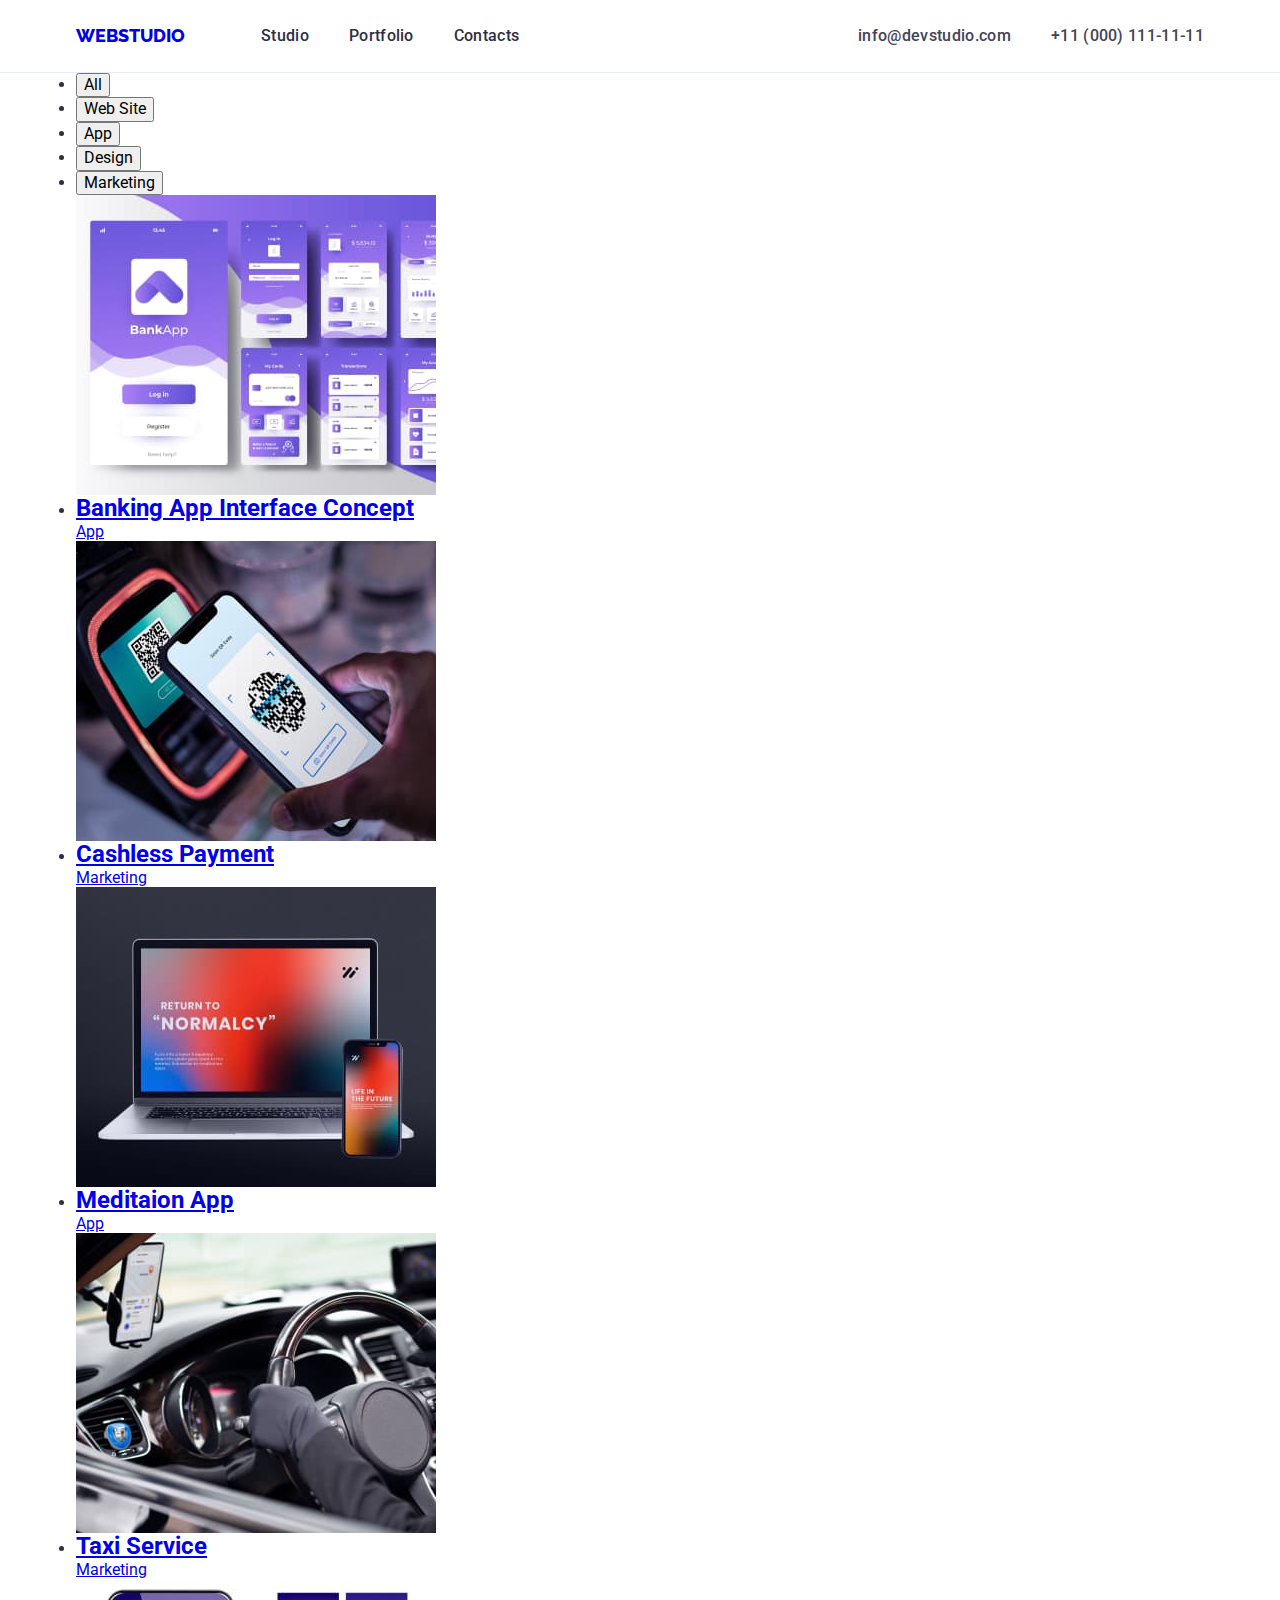
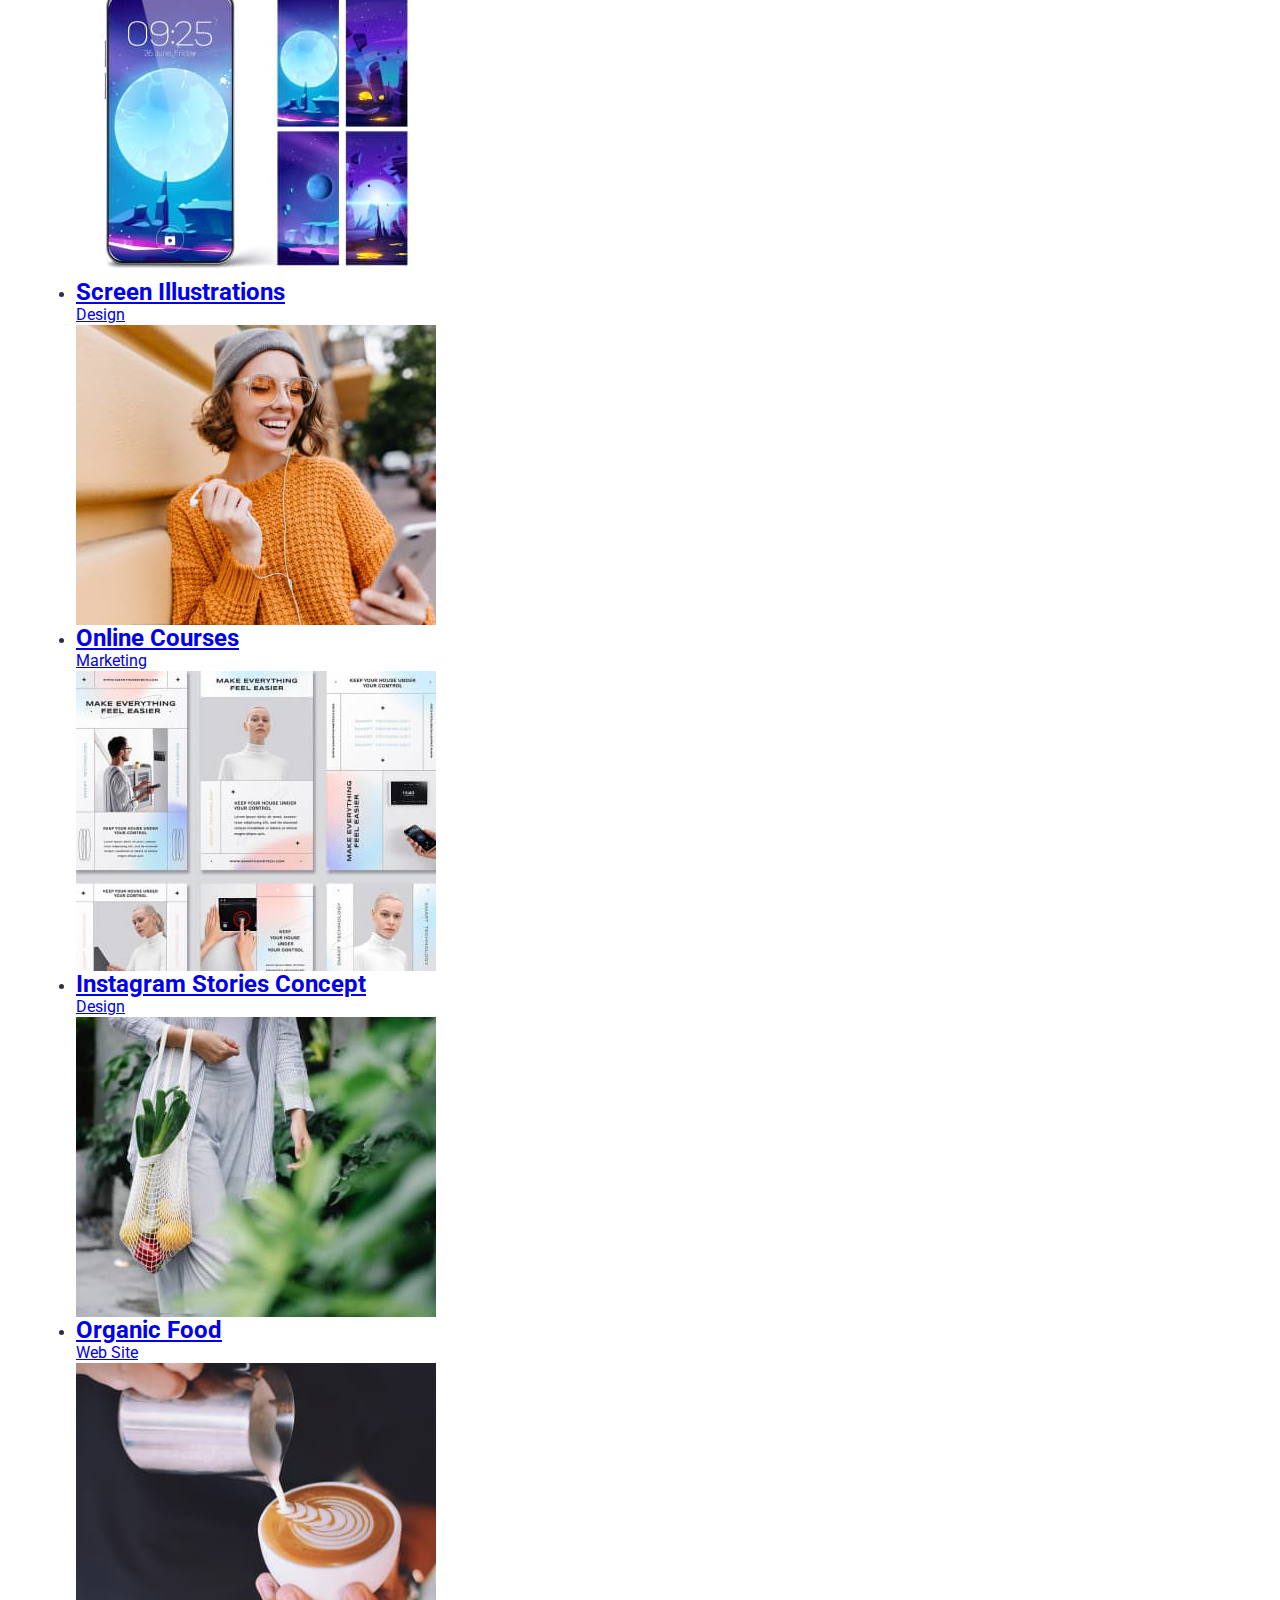
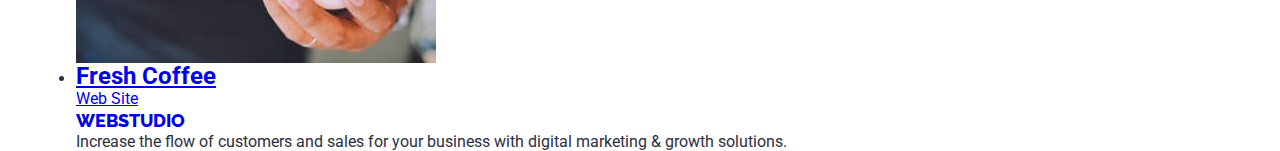
==== commit 3859d7d7: "index.html, portfolio.html and styles.css files changed" ====
--- a/portfolio.html
+++ b/portfolio.html
@@ -3,7 +3,6 @@
   <head>
     <meta charset="UTF-8" />
     <meta http-equiv="X-UA-Compatible" content="IE=edge" />
-    <link rel="stylesheet" href="./css/styles.css" />
     <meta name="viewport" content="width=device-width, initial-scale=1.0" />
     <link rel="preconnect" href="https://fonts.googleapis.com" />
     <link rel="preconnect" href="https://fonts.gstatic.com" crossorigin />
@@ -11,201 +10,251 @@
       href="https://fonts.googleapis.com/css2?family=Raleway:wght@800&family=Roboto:wght@400;500;700;900&display=swap"
       rel="stylesheet"
     />
+    <link
+      rel="stylesheet"
+      href="https://cdnjs.cloudflare.com/ajax/libs/modern-normalize/1.1.0/modern-normalize.min.css"
+      href="https://cdnjs.cloudflare.com/ajax/libs/modern-normalize/1.1.0/modern-normalize.css"
+    />
     <title>Portfolio</title>
+    <link rel="stylesheet" href="./css/styles.css" />
   </head>
   <body>
     <header class="header">
-      <nav class="header-navigation">
-        <a href="./index.html" class="logo-name"
-          ><span class="word-web">WEB</span
-          ><span class="word-studio-header">STUDIO</span></a
-        >
-        <ul class="header-list">
-          <li class="header-item">
-            <a class="item" href="./index.html">Studio</a>
-          </li>
-          <li class="header-item">
-            <a class="item" href="./portfolio.html">Portfolio</a>
-          </li>
-          <li class="header-item"><a class="item" href="">Contacts</a></li>
-        </ul>
-      </nav>
-      <address class="header-address">
-        <ul>
-          <li class="header-item">
-            <a href="mailto:info@devstudio.com" class="header-contact"
-              >info@devstudio.com</a
-            >
-          </li>
-          <li class="header-item">
-            <a href="tel:+110001111111" class="header-contact"
-              >+11 (000) 111-11-11</a
-            >
-          </li>
-        </ul>
-      </address>
+      <div class="container header-container">
+        <nav class="header-navigation">
+          <a href="./index.html" class="logo-name"
+            ><span class="word-web">WEB</span
+            ><span class="word-studio-header">STUDIO</span></a
+          >
+          <ul class="header-list">
+            <li class="header-item">
+              <a class="item" href="./index.html">Studio</a>
+            </li>
+            <li class="header-item">
+              <a class="item" href="./portfolio.html">Portfolio</a>
+            </li>
+            <li class="header-item"><a class="item" href="">Contacts</a></li>
+          </ul>
+        </nav>
+        <address class="header-address">
+          <ul class="header-list">
+            <li class="header-item">
+              <a href="mailto:info@devstudio.com" class="header-contact"
+                >info@devstudio.com</a
+              >
+            </li>
+            <li class="header-item">
+              <a href="tel:+110001111111" class="header-contact"
+                >+11 (000) 111-11-11</a
+              >
+            </li>
+          </ul>
+        </address>
+      </div>
     </header>
     <main>
-      <section>
-        <h1 hidden class="visually-hidden">info</h1>
-        <ul class="button list">
-        <li class="button-item">
-          <button type="button" class="main-btn list">All</button></li>
-        <li class="button-item">
-          <button type="button" class="main-btn list">Web Site</button></li>
-        <li class="button-item">
-          <button type="button" class="main-btn list">App</button></li>
-        <li class="button-item">
-          <button type="button" class="main-btn list">Design</button></li>
-        <li class="button-item">
-          <button type="button" class="main-btn list">Marketing</button></li>
-      </ul>
-      
-      
-        <h1 hidden class="visually-hidden">Projects</h1>
-        <ul class="main-list">
-          <li class="main-item">
-            <a
-              class="main-link"
-              href="./images/imgcard1.jpg"
-            >
-              <img
-                src="./images/imgcard1.jpg"
-                alt="banking interface"
-                width="360"
-                class="main-image"
-              />
-              <h2 class="main-title">Banking App Interface Concept</h2>
-              <p class="main-after-title">App</p></a
-            >
-          </li>
-          <li class="main-item">
-            <a
-              class="main-link"
-              href="./images/imgcard2.jpg"
-            >
-              <img
-                src="./images/imgcard2.jpg"
-                alt="cashless payment"
-                width="360"
-                class="main-image"
-              />
-              <h2 class="main-title">Cashless Payment</h2>
-              <p class="main-after-title">Marketing</p>
-            </a>
-          </li>
-
-          <li class="main-item">
-            <a
-              class="main-link"
-              href="./images/imgcard3.jpg"
-            >
-              <img
-                src="./images/imgcard3.jpg"
-                alt="meditation app"
-                width="360"
-                class="main-image"
-              />
-              <h2 class="main-title">Meditaion App</h2>
-              <p class="main-after-title">App</p>
-            </a>
-          </li>
-
-          <li class="main-item">
-            <a class="main-link" href="./images/imgcard4.jpg">
-              <img
-                src="./images/imgcard4.jpg"
-                alt="taxi service"
-                width="360"
-                class="main-image"
-              />
-              <h2 class="main-title">Taxi Service</h2>
-              <p class="main-after-title">Marketing</p>
-            </a>
-          </li>
-
-          <li class="main-item">
-            <a
-              class="main-link"
-              href="./images/imgcard5.jpg"
-            >
-              <img
-                src="./images/imgcard5.jpg"
-                alt="screen illustrations"
-                width="360"
-                class="main-image"
-              />
-              <h2 class="main-title">Screen Illustrations</h2>
-              <p class="main-after-title">Design</p>
-            </a>
-          </li>
-
-          <li class="main-item">
-            <a
-              class="main-link"
-              href="./images/imgcard6.jpg"
-            >
-              <img
-                src="./images/imgcard6.jpg"
-                alt=" online courses"
-                width="360"
-                class="main-image"
-              />
-              <h2 class="main-title">Online Courses</h2>
-              <p class="main-after-title">Marketing</p>
-            </a>
-          </li>
-          <li class="main-item">
-            <a
-              class="main-link"
-              href="./images/imgcard7.jpg"
-            >
-              <img
-                src="./images/imgcard7.jpg"
-                alt="instagram stories concept"
-                width="360"
-                class="main-image"
-              />
-              <h2 class="main-title">Instagram Stories Concept</h2>
-              <p class="main-after-title">Design</p>
-            </a>
-          </li>
-          <li class="main-item">
-            <a class="main-link" href="./images/imgcard8.jpg">
-              <img
-                src="./images/imgcard8.jpg"
-                alt="organic food"
-                width="360"
-                class="main-image"
-              />
-              <h2 class="main-title">Organic Food</h2>
-              <p class="main-after-title">Web Site</p>
-            </a>
-          </li>
-          <li class="main-item">
-            <a class="main-link" href="./images/imgcard9.jpg">
-              <img
-                src="./images/imgcard9.jpg"
-                alt="fresh coffee"
-                width="360"
-                class="main-image"
-              />
-              <h2 class="main-title">Fresh Coffee</h2>
-              <p class="main-after-title">Web Site</p>
-            </a>
-          </li>
-        </ul>
+      <section class="buttons">
+        <div class="container">
+          <h1 hidden class="visually-hidden">info</h1>
+          <ul class="buttons-container">
+            <li class="btn-list">
+              <button type="button" class="main-btn">All</button>
+            </li>
+            <li class="btn-list">
+              <button type="button" class="main-btn">Web Site</button>
+            </li>
+            <li class="btn-list">
+              <button type="button" class="main-btn">App</button>
+            </li>
+            <li class="btn-list">
+              <button type="button" class="main-btn">Design</button>
+            </li>
+            <li class="btn-list">
+              <button type="button" class="main-btn">Marketing</button>
+            </li>
+          </ul>
+          <h1 hidden class="visually-hidden">Projects</h1>
+          <ul class="portfolio-list">
+            <li class="portfolio-item">
+              <a
+                class="main-link"
+                href="./images/imgcard1.jpg"
+              >
+                <img
+                  src="./images/imgcard1.jpg"
+                  alt="banking interface"
+                  width="360"
+                  height="300"
+                  class="main-image"
+                />
+                <div class="borders-text">
+                <div class="borders-text description-left">
+                  <h2 class="portfolio-header">
+                    Banking App Interface Concept
+                  </h2>
+                  <p class="portfolio-description">App</p>
+                </div>
+              </a>
+            </li>
+            <li class="portfolio-item">
+              <a
+                class="main-link"
+                href="./images/imgcard2.jpg"
+              >
+                <img
+                  src="./images/imgcard2.jpg"
+                  alt="cashless payment"
+                  width="360"
+                  class="main-image"
+                />
+                <div class="borders-text">
+                <div class="borders-text description-left">
+                  <h2 class="portfolio-header">Cashless Payment</h2>
+                  <p class="portfolio-description">Marketing</p>
+                </div>
+              </a>
+            </li>
+            <li class="portfolio-item">
+              <a
+                class="main-link"
+                href="./images/imgcard3.jpg"
+              >
+                <img
+                  src="./images/imgcard3.jpg"
+                  alt="meditation app"
+                  width="360"
+                  class="main-image"
+                />
+                <div class="borders-text">
+                <div class="borders-text description-left">
+                  <h2 class="portfolio-header">Meditaion App</h2>
+                  <p class="portfolio-description">App</p>
+                </div>
+              </a>
+            </li>
+            <li class="portfolio-item">
+              <a
+                class="main-link"
+                href="./images/imgcard4.jpg"
+              >
+                <img
+                  src="./images/imgcard4.jpg"
+                  alt="taxi service"
+                  width="360"
+                  class="main-image"
+                />
+                <div class="borders-text">
+                <div class="borders-text description-left">
+                  <h2 class="portfolio-header">Taxi Service</h2>
+                  <p class="portfolio-description">Marketing</p>
+                </div>
+              </a>
+            </li>
+            <li class="portfolio-item">
+              <a
+                class="main-link"
+                href="./images/imgcard5.jpg"
+              >
+                <img
+                  src="./images/imgcard5.jpg"
+                  alt="screen illustrations"
+                  width="360"
+                  class="main-image"
+                />
+                <div class="borders-text">
+                <div class="borders-text description-left">
+                  <h2 class="portfolio-header">Screen Illustrations</h2>
+                  <p class="portfolio-description">Design</p>
+                </div>
+              </a>
+            </li>
+            <li class="portfolio-item">
+              <a
+                class="main-link"
+                href="./images/imgcard6.jpg"
+              >
+                <img
+                  src="./images/imgcard6.jpg"
+                  alt=" online courses"
+                  width="360"
+                  class="main-image"
+                />
+                <div class="borders-text">
+                <div class="borders-text description-left">
+                  <h2 class="portfolio-header">Online Courses</h2>
+                  <p class="portfolio-description">Marketing</p>
+                </div>
+              </a>
+            </li>
+            <li class="portfolio-item">
+              <a
+                class="main-link"
+                href="./images/imgcard7.jpg"
+              >
+                <img
+                  src="./images/imgcard7.jpg"
+                  alt="instagram stories concept"
+                  width="360"
+                  class="main-image"
+                />
+                <div class="borders-text">
+                <div class="borders-text description-left">
+                  <h2 class="portfolio-header">Instagram Stories Concept</h2>
+                  <p class="portfolio-description">Design</p>
+                </div>
+              </a>
+            </li>
+            <li class="portfolio-item">
+              <a
+                class="main-link"
+                href="./images/imgcard8.jpg"
+              >
+                <img
+                  src="./images/imgcard8.jpg"
+                  alt="organic food"
+                  width="360"
+                  class="main-image"
+                />
+                <div class="borders-text">
+                <div class="borders-text description-left">
+                  <h2 class="portfolio-header">Organic Food</h2>
+                  <p class="portfolio-description">Web Site</p>
+                </div>
+              </a>
+            </li>
+            <li class="portfolio-item">
+              <a
+                class="main-link"
+                href="./images/imgcard9.jpg"
+              >
+                <img
+                  src="./images/imgcard9.jpg"
+                  alt="fresh coffee"
+                  width="360"
+                  class="main-image"
+                />
+                <div class="borders-text">
+                <div class="borders-text description-left">
+                  <h2 class="portfolio-header">Fresh Coffee</h2>
+                  <p class="portfolio-description">Web Site</p>
+                </div>
+              </a>
+            </li>
+          </ul>
+        </div>
       </section>
     </main>
     <footer class="box">
-      <a href="./index.html" class="logo-name"
-        ><span class="word-web">WEB</span
-        ><span class="word-studio-footer">STUDIO</span></a
-      >
-      <p class="footer-description">
-        Increase the flow of customers and sales for your business with digital
-        marketing & growth solutions.
-      </p>
+      <div class="container">
+        <a href="./index.html" class="logo-name"
+          ><span class="word-web">WEB</span
+          ><span class="word-studio-footer">STUDIO</span></a
+        >
+        <p class="footer-description">
+          Increase the flow of customers and sales for your business with
+          digital marketing & growth solutions.
+        </p>
+      </div>
     </footer>
   </body>
 </html>--- a/css/styles.css
+++ b/css/styles.css
@@ -3,79 +3,139 @@
     --secondary-color: #4d5ae5;
     --font-description-color: #434455;
     --font-white-color: #ffffff;
-    }
-    body {
+  }
+  p,
+  h1,
+  h2,
+  h3,
+  h4,
+  h5,
+  h6 {
+    margin: 0;
+  }
+  ul {
+    margin: 0;
+    padding-left: 0;
+  }
+  button {
+    cursor: pointer;
+    margin: 0 auto;
+  }
+  address {
+    font-style: normal;
+  }
+  img {
+    display: block;
+    max-width: 100%;
+    height: auto;
+  }
+  body {
     font-family: "Roboto";
     color: var(--primary-color);
-    }
-    .logo-name {
+  }
+  .container {
+    width: 1158px;
+    padding-left: 15px;
+    padding-right: 15px;
+    padding: 0 15px;
+    margin: 0 auto;
+    /*outline: 2px solid red;*/
+  }
+  .header {
+    border-bottom: 1px solid #e7e9fc;
+    padding-top: 24px;
+    padding-bottom: 24px;
+  }
+  .logo-name {
     text-decoration: none;
     font-family: "Raleway";
     font-style: normal;
     font-weight: 800;
     font-size: 18px;
     line-height: 1.33;
-    }
-    .header-list {
-    font-weight: 500;
-    font-size: 16px;
-    line-height: 1.5;
-    letter-spacing: 0.02em;
-    list-style: none;
-    }
-    .header-item {
-    list-style: none;
-    }
-    .item {
+    margin-right: 76px;
+  }
+  .header-container {
+    display: flex;
+    align-items: center;
+  }
+  .header-navigation {
+    display: flex;
+    align-items: center;
+  }
+  .header-list {
+    font-weight: 500;
+    font-size: 16px;
+    line-height: 1.5;
+    letter-spacing: 0.02em;
+    list-style: none;
+    display: flex;
+    gap: 40px;
+  }
+  .header-item {
+    list-style: none;
+  }
+  .item {
     color: var(--primary-color);
     text-decoration: none;
-    }
-    .item:hover,
-    .item:focus {
-    color: var(--secondary-color);
-    }
-    .header-address {
-    
-    font-style: normal;
+  }
+  .item:hover,
+  .item:focus {
+    color: var(--secondary-color);
+  }
+  .header-address {
+    font-weight: 400;
     font-size: 16px;
     line-height: 1.5;
     /* identical to box height, or 150% */
     letter-spacing: 0.02em;
-    }
-    .header-contact {
+    display: flex;
+    margin-left: auto;
+  }
+  .header-contact {
     text-decoration: none;
     color: var(--font-description-color);
-    }
-    .header-contact:focus,
-    .header-contact:hover {
-    color: var(--secondary-color);
-    }
-    .headline-box {
+  }
+  .header-contact:focus,
+  .header-contact:hover {
+    color: var(--secondary-color);
+  }
+  .section {
+    padding-bottom: 120px;
+    padding-top: 120px;
+  }
+  .headline-box {
     background-color: var(--primary-color);
-    }
-    .headline {
+    padding-bottom: 188px;
+    padding-top: 188px;
+    padding-bottom: 188px;
+  }
+ 
+  
+  .headline {
     color: var(--font-white-color);
-    
-    font-size: 56px;
-    line-height: 1.07;
-    text-align: center;
-    letter-spacing: 0.02em;
-    }
-    .headline-button {
+    font-weight: 700;
+  
+    color: var(--secondary-color);
+    cursor: pointer;
+  }
+  .goals-container {
+    padding-top: 120px;
+    padding-bottom: 120px;
+  }
+  .list-container {
+    padding-top: 120px;
+    padding-bottom: 120px;
+  
+  .list {
+    padding-top: 0;
+  }
+  .main-list {
+    display: flex;
+    gap: 24px;
+  }
+  .main-btn {
     font-family: inherit;
-    font-weight: 500;
-    font-size: 16px;
-    line-height: 1.5;
-    letter-spacing: 0.04em;
-    background-color: var(--secondary-color);
-    color: var(--font-white-color);
-    border-radius: 4px;
-    border: 0;
-    }
-    .headline-button:hover,
-    .headline-button:focus {
-    
-
     font-weight: 500;
     font-size: 16px;
     line-height: 1.5;
@@ -84,76 +144,161 @@
     color: var(--secondary-color);
     border-radius: 4px;
     border: 1px solid #e7e9fc;
-
-    }
-   
-    .main-btn {
-        background-color: #E7E9FC;
-        color: var(--secondary-color);
-        cursor: pointer;
-        font-family: 'Roboto';
-            
-            font-weight: 500;
-            font-size: 16px;
-            line-height: 1.5;
-    
-    }
-    .main-btn:focus,
-    .main-btn:hover {
+    padding: 12px 24px;
+  }
+  .main-btn:focus,
+  .main-btn:hover {
     background-color: var(--secondary-color);
     color: #f4f4fd;
     cursor: pointer;
-    }
-    .list {
-        list-style: none;
-    }
-    .main-item {
-    list-style: none;
-    }
-    .main-link {
+  }
+  .main-item {
+    list-style: none;
+    width: calc(((100% - 60px) / 4));
+  }
+  .main-link {
     text-decoration: none;
-    }
-    .main-title {
+  }
+  .main-title {
     color: var(--primary-color);
     font-style: normal;
     font-weight: 500;
     font-size: 20px;
     line-height: 1.2;
     /* identical to box height, or 120% */
-    
-    letter-spacing: 0.02em;
-    }
-    .main-after-title {
+    margin-bottom: 8px;
+    letter-spacing: 0.02em;
+  }
+  .main-after-title {
     color: var(--font-description-color);
-   
+    font-weight: 400;
     font-size: 16px;
     line-height: 1.5;
     /* identical to box height, or 150% */
-    
-    letter-spacing: 0.02em;
-    }
-    .secondary-headline {
-    
+    letter-spacing: 0.02em;
+  }
+  .secondary-headline {
+    text-align: center;
+    font-weight: 700;
     font-size: 36px;
     line-height: 1.11;
     /* identical to box height, or 111% */
     color: var(--primary-color);
-    }
-.box {
+    margin-bottom: 72px;
+  }
+  .secondary-list {
+    display: flex;
+    align-items: center;
+    gap: 24px;
+  }
+  .secondary-item {
+    list-style: none;
+  }
+  .teamlist {
+    background-color: #f4f4fd;
+  }
+  .name-team {
+    text-align: center;
+    color: var(--primary-color);
+    font-style: normal;
+    font-weight: 500;
+    font-size: 20px;
+    line-height: 1.2;
+    /* identical to box height, or 120% */
+    letter-spacing: 0.02em;
+  }
+  .team-position {
+    text-align: center;
+    color: var(--font-description-color);
+    font-weight: 400;
+    font-size: 16px;
+    line-height: 1.5;
+    /* identical to box height, or 150% */
+    letter-spacing: 0.02em;
+    padding-top: 8px;
+  }
+  .team-color {
+    background-color: var(--font-white-color);
+    box-shadow: 0px 1px 6px rgba(46, 47, 66, 0.08),
+      0px 1px 1px rgba(46, 47, 66, 0.16), 0px 2px 1px rgba(46, 47, 66, 0.08);
+    border-radius: 0px 0px 4px 4px;
+  }
+  .box {
     background: #2e2f42;
-    }
-    .word-studio-header {
+    padding-top: 100px;
+    padding-bottom: 100px;
+  }
+  .buttons-container {
+    display: flex;
+    flex-direction: row;
+    justify-content: center;
+    gap: 24px;
+    padding-top: 96px;
+  }
+  .btn-list {
+    list-style: none;
+  }
+  .portfolio-container {
+    padding-top: 72px;
+    padding-bottom: 120px;
+  }
+  .borders-text {
+    padding-top: 32px;
+    padding-bottom: 32px;
+    border-left: 1px solid #e7e9fc;
+    border-right: 1px solid #e7e9fc;
+    border-bottom: 1px solid #e7e9fc;
+  }
+  .portfolio-list {
+    display: flex;
+    flex-wrap: wrap;
+    row-gap: 48px;
+  }
+  .portfolio-item {
+    width: calc(((100% - 48px)) / 3);
+    list-style: none;
+    margin-right: 24px;
+  }
+  .portfolio-list > li:nth-child(3n) {
+    margin-right: 0;
+  }
+  .portfolio-list > li:nth-child(1n) {
+    margin-left: 0;
+  }
+  .portfolio-header {
+    color: var(--primary-color);
+    font-style: normal;
+    font-weight: 500;
+    font-size: 20px;
+    line-height: 1.2;
+    /* identical to box height, or 120% */
+    margin-bottom: 8px;
+    padding-left: 16px;
+    letter-spacing: 0.02em;
+  }
+  .portfolio-description {
+    color: var(--font-description-color);
+    font-weight: 400;
+    font-size: 16px;
+    line-height: 1.5;
+    /* identical to box height, or 150% */
+    letter-spacing: 0.02em;
+    padding-left: 16px;
+  }
+  .word-studio-header {
     color: #2e2f42;
-    }
-    .word-web {
-    color: var(--secondary-color);
-    }
-    .word-studio-footer {
+  }
+  .word-web {
+    color: var(--secondary-color);
+  }
+  .word-studio-footer {
     color: #f4f4fd;
-    }
-    .footer-description {
+  }
+  .footer-description {
+    margin-top: 16px;
+    width: 264px;
     font-size: 16px;
     line-height: 1.5;
     letter-spacing: 0.02em;
     color: #f4f4fd;
-    }
+  }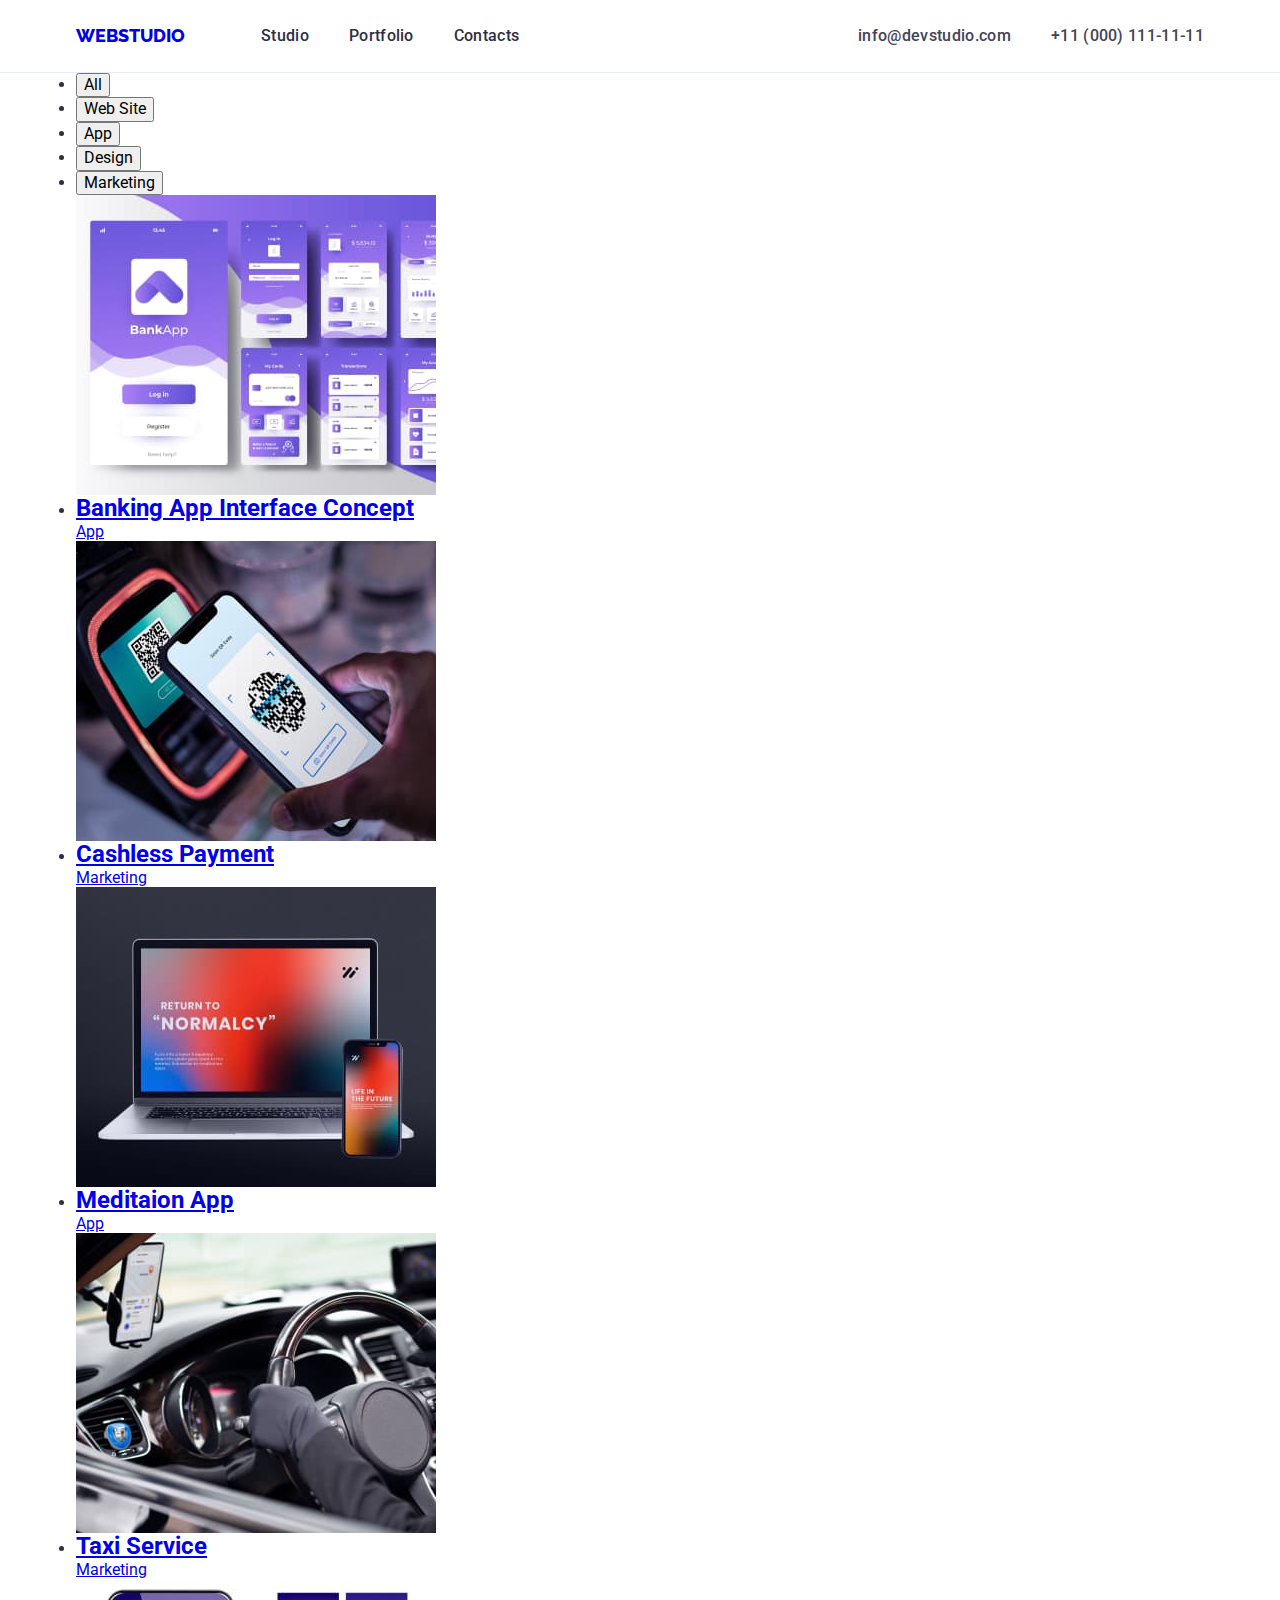
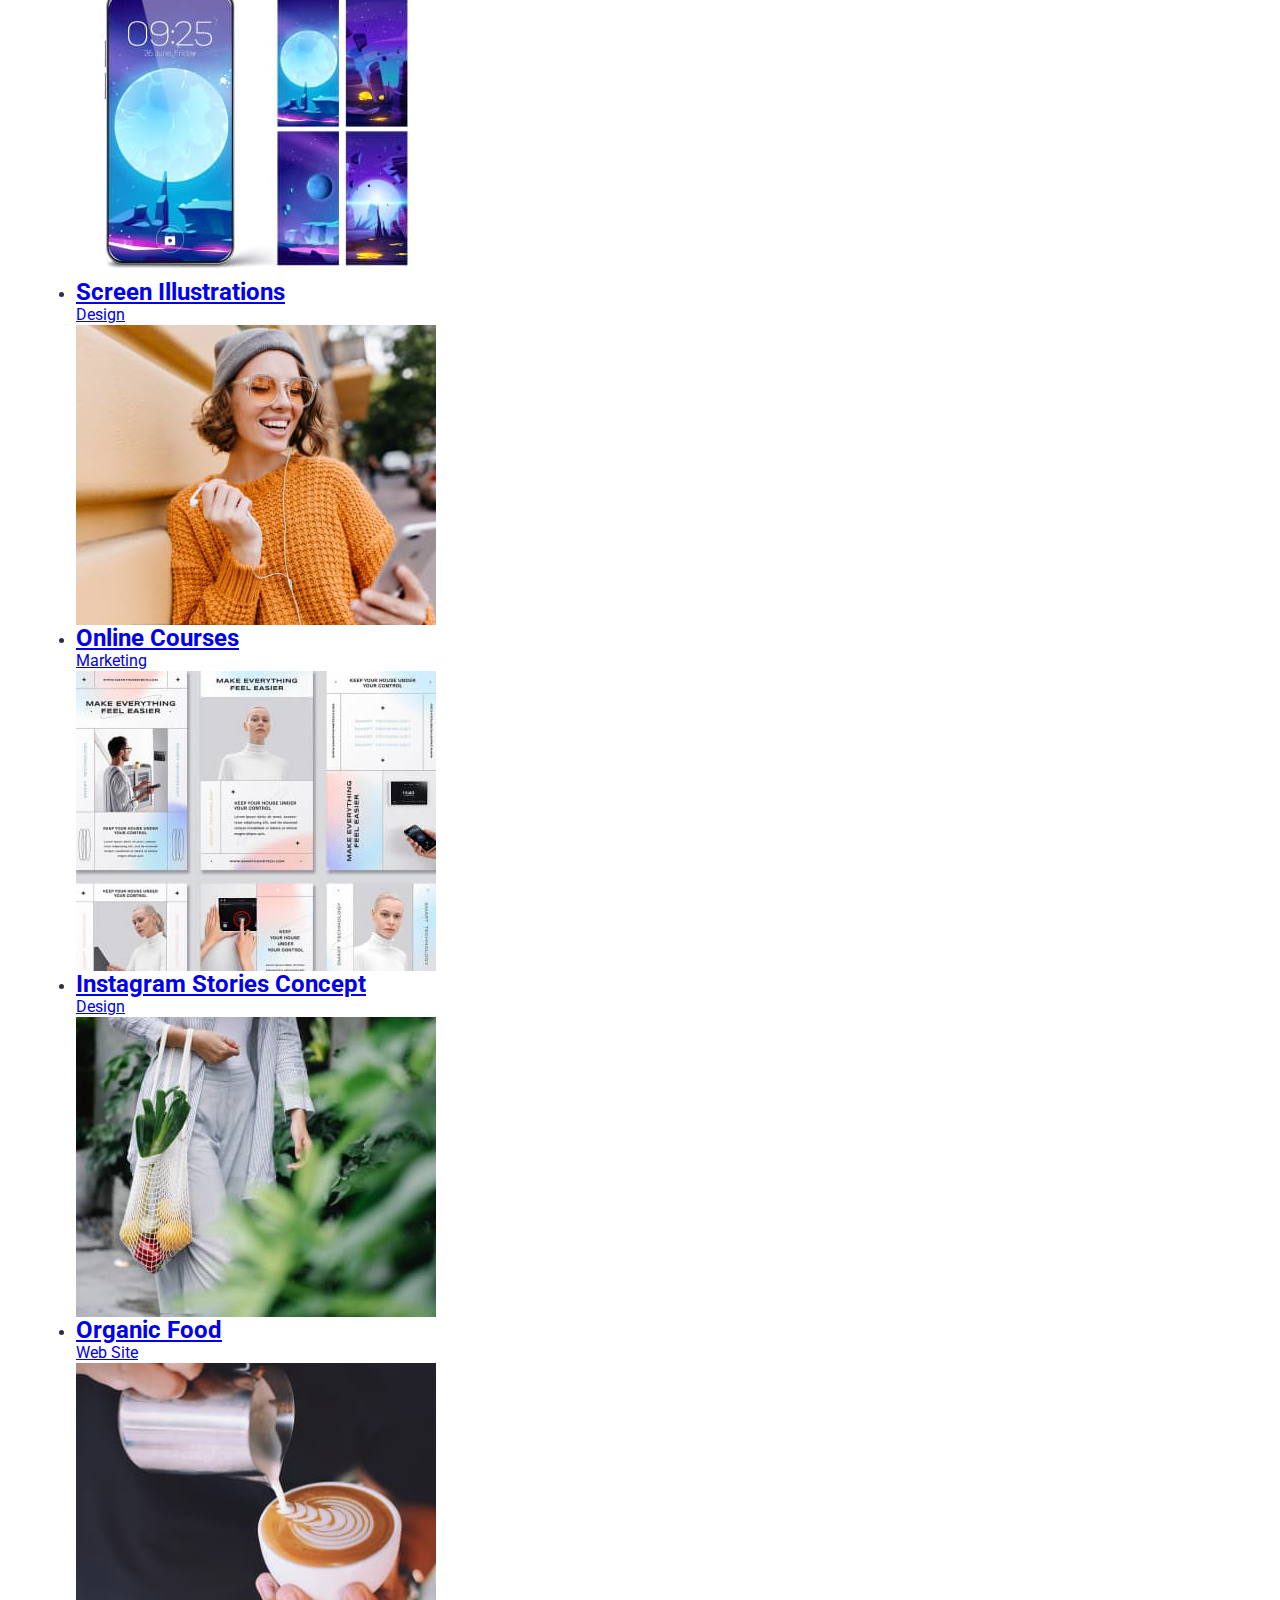
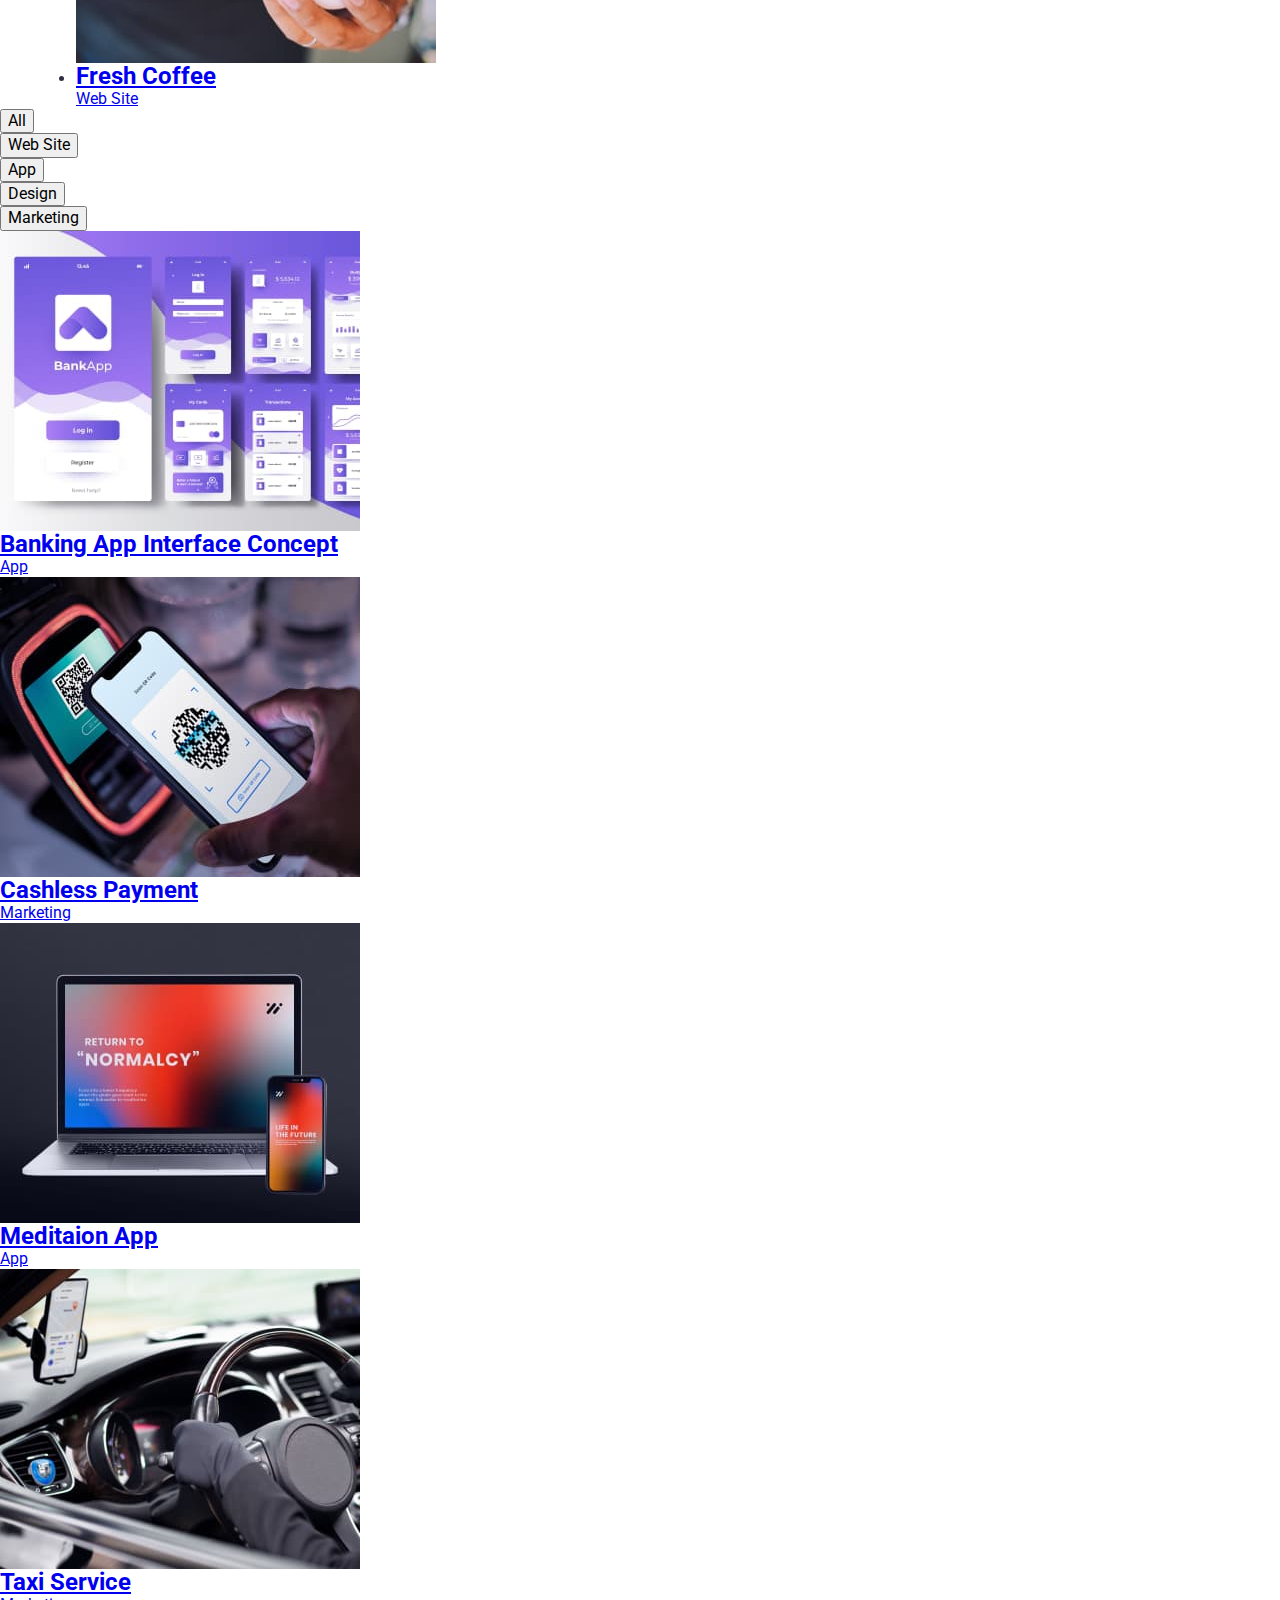
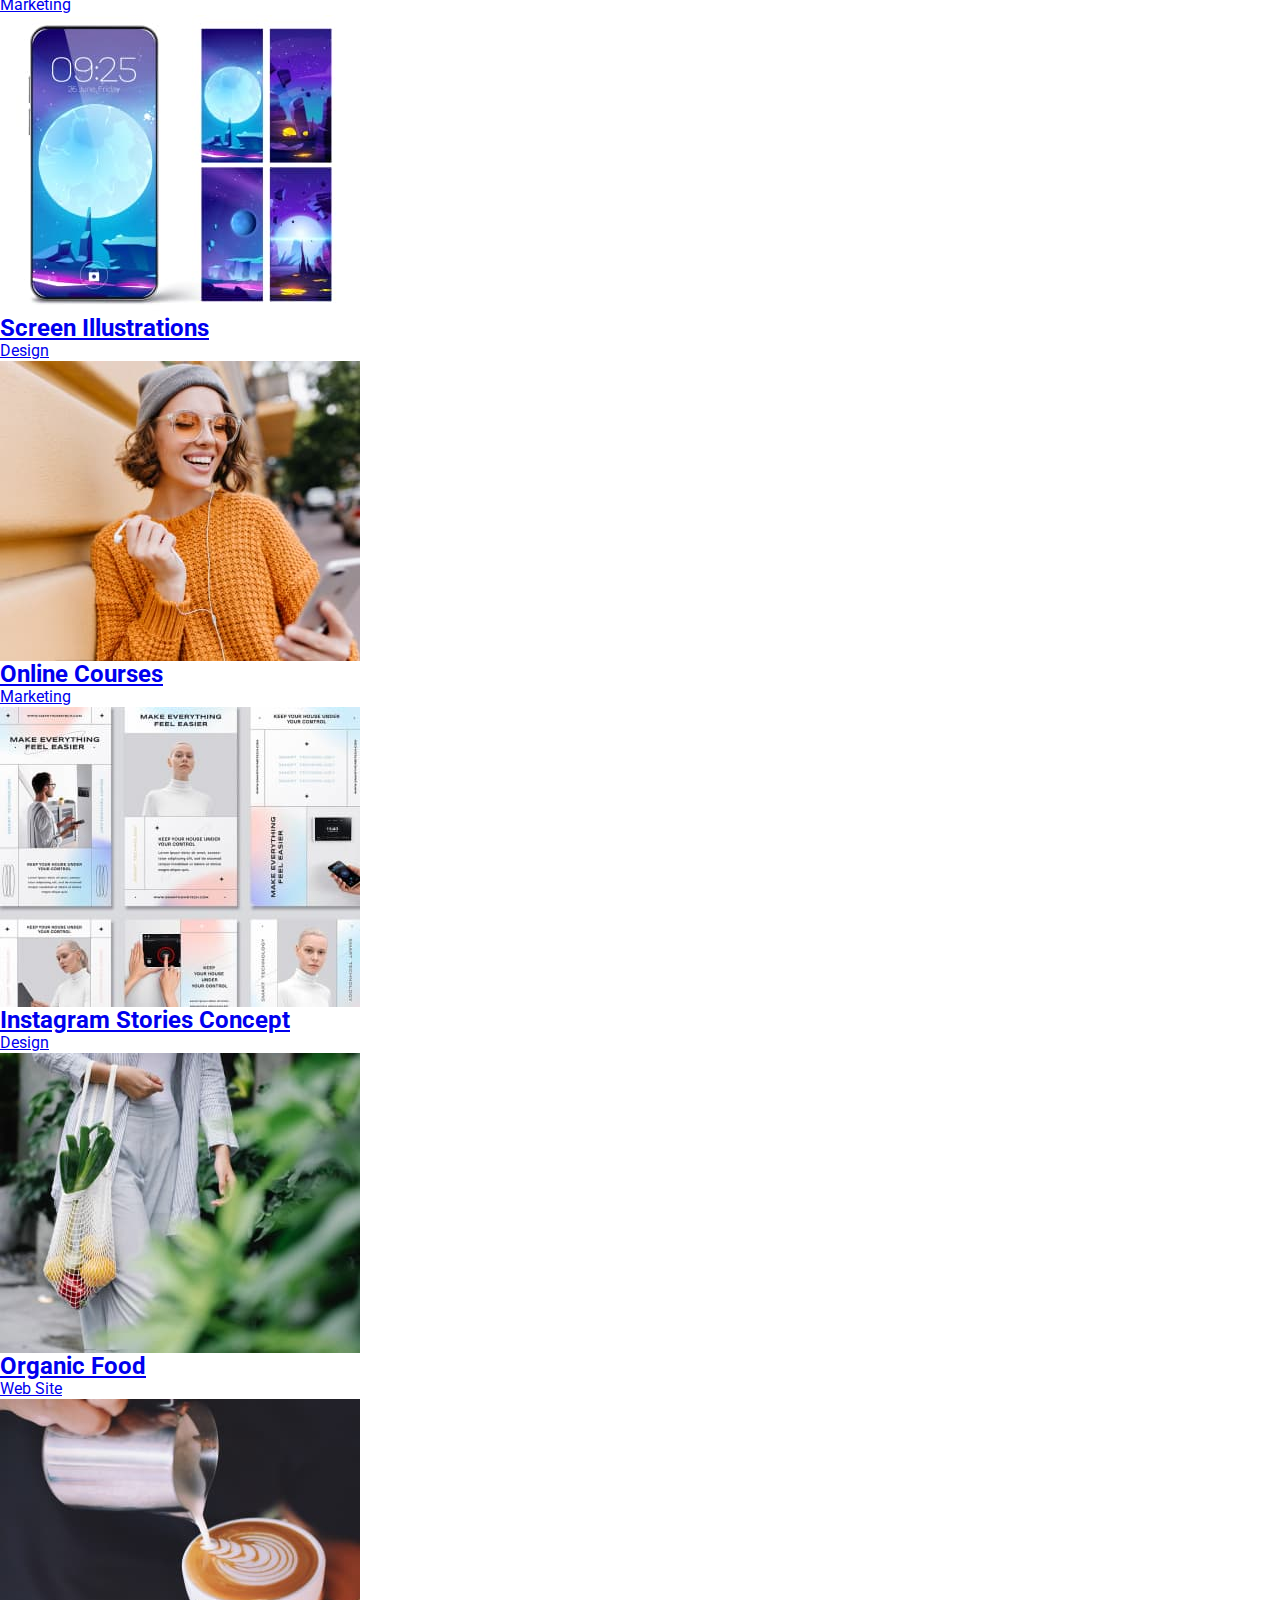
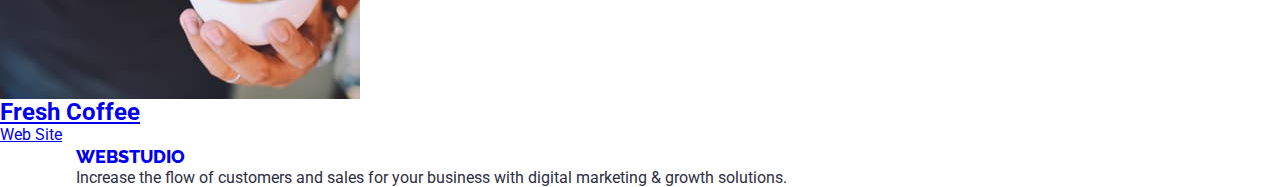
==== commit d2a25f52: "Merge branch 'main' of https://github.com/AndriiLysachenko/goit-markup-hw-02" ====
--- a/portfolio.html
+++ b/portfolio.html
@@ -242,6 +242,157 @@
             </li>
           </ul>
         </div>
+
+      <section>
+        <h1 hidden class="visually-hidden">info</h1>
+        <ul class="button list">
+        <li class="button-item">
+          <button type="button" class="main-btn list">All</button></li>
+        <li class="button-item">
+          <button type="button" class="main-btn list">Web Site</button></li>
+        <li class="button-item">
+          <button type="button" class="main-btn list">App</button></li>
+        <li class="button-item">
+          <button type="button" class="main-btn list">Design</button></li>
+        <li class="button-item">
+          <button type="button" class="main-btn list">Marketing</button></li>
+      </ul>
+      
+      
+        <h1 hidden class="visually-hidden">Projects</h1>
+        <ul class="main-list">
+          <li class="main-item">
+            <a
+              class="main-link"
+              href="./images/imgcard1.jpg"
+            >
+              <img
+                src="./images/imgcard1.jpg"
+                alt="banking interface"
+                width="360"
+                class="main-image"
+              />
+              <h2 class="main-title">Banking App Interface Concept</h2>
+              <p class="main-after-title">App</p></a
+            >
+          </li>
+          <li class="main-item">
+            <a
+              class="main-link"
+              href="./images/imgcard2.jpg"
+            >
+              <img
+                src="./images/imgcard2.jpg"
+                alt="cashless payment"
+                width="360"
+                class="main-image"
+              />
+              <h2 class="main-title">Cashless Payment</h2>
+              <p class="main-after-title">Marketing</p>
+            </a>
+          </li>
+
+          <li class="main-item">
+            <a
+              class="main-link"
+              href="./images/imgcard3.jpg"
+            >
+              <img
+                src="./images/imgcard3.jpg"
+                alt="meditation app"
+                width="360"
+                class="main-image"
+              />
+              <h2 class="main-title">Meditaion App</h2>
+              <p class="main-after-title">App</p>
+            </a>
+          </li>
+
+          <li class="main-item">
+            <a class="main-link" href="./images/imgcard4.jpg">
+              <img
+                src="./images/imgcard4.jpg"
+                alt="taxi service"
+                width="360"
+                class="main-image"
+              />
+              <h2 class="main-title">Taxi Service</h2>
+              <p class="main-after-title">Marketing</p>
+            </a>
+          </li>
+
+          <li class="main-item">
+            <a
+              class="main-link"
+              href="./images/imgcard5.jpg"
+            >
+              <img
+                src="./images/imgcard5.jpg"
+                alt="screen illustrations"
+                width="360"
+                class="main-image"
+              />
+              <h2 class="main-title">Screen Illustrations</h2>
+              <p class="main-after-title">Design</p>
+            </a>
+          </li>
+
+          <li class="main-item">
+            <a
+              class="main-link"
+              href="./images/imgcard6.jpg"
+            >
+              <img
+                src="./images/imgcard6.jpg"
+                alt=" online courses"
+                width="360"
+                class="main-image"
+              />
+              <h2 class="main-title">Online Courses</h2>
+              <p class="main-after-title">Marketing</p>
+            </a>
+          </li>
+          <li class="main-item">
+            <a
+              class="main-link"
+              href="./images/imgcard7.jpg"
+            >
+              <img
+                src="./images/imgcard7.jpg"
+                alt="instagram stories concept"
+                width="360"
+                class="main-image"
+              />
+              <h2 class="main-title">Instagram Stories Concept</h2>
+              <p class="main-after-title">Design</p>
+            </a>
+          </li>
+          <li class="main-item">
+            <a class="main-link" href="./images/imgcard8.jpg">
+              <img
+                src="./images/imgcard8.jpg"
+                alt="organic food"
+                width="360"
+                class="main-image"
+              />
+              <h2 class="main-title">Organic Food</h2>
+              <p class="main-after-title">Web Site</p>
+            </a>
+          </li>
+          <li class="main-item">
+            <a class="main-link" href="./images/imgcard9.jpg">
+              <img
+                src="./images/imgcard9.jpg"
+                alt="fresh coffee"
+                width="360"
+                class="main-image"
+              />
+              <h2 class="main-title">Fresh Coffee</h2>
+              <p class="main-after-title">Web Site</p>
+            </a>
+          </li>
+        </ul>
+
       </section>
     </main>
     <footer class="box">
--- a/css/styles.css
+++ b/css/styles.css
@@ -82,9 +82,16 @@
   .item:hover,
   .item:focus {
     color: var(--secondary-color);
+
   }
   .header-address {
     font-weight: 400;
+
+    }
+    .header-address {
+    
+    font-style: normal;
+
     font-size: 16px;
     line-height: 1.5;
     /* identical to box height, or 150% */
@@ -135,6 +142,14 @@
     gap: 24px;
   }
   .main-btn {
+    
+    font-size: 56px;
+    line-height: 1.07;
+    text-align: center;
+    letter-spacing: 0.02em;
+    }
+    .headline-button {
+
     font-family: inherit;
     font-weight: 500;
     font-size: 16px;
@@ -151,8 +166,15 @@
     background-color: var(--secondary-color);
     color: #f4f4fd;
     cursor: pointer;
+
   }
   .main-item {
+    }
+    .list {
+        list-style: none;
+    }
+    .main-item {
+
     list-style: none;
     width: calc(((100% - 60px) / 4));
   }
@@ -171,7 +193,7 @@
   }
   .main-after-title {
     color: var(--font-description-color);
-    font-weight: 400;
+   
     font-size: 16px;
     line-height: 1.5;
     /* identical to box height, or 150% */
@@ -180,6 +202,9 @@
   .secondary-headline {
     text-align: center;
     font-weight: 700;
+    }
+    .secondary-headline {
+    
     font-size: 36px;
     line-height: 1.11;
     /* identical to box height, or 111% */
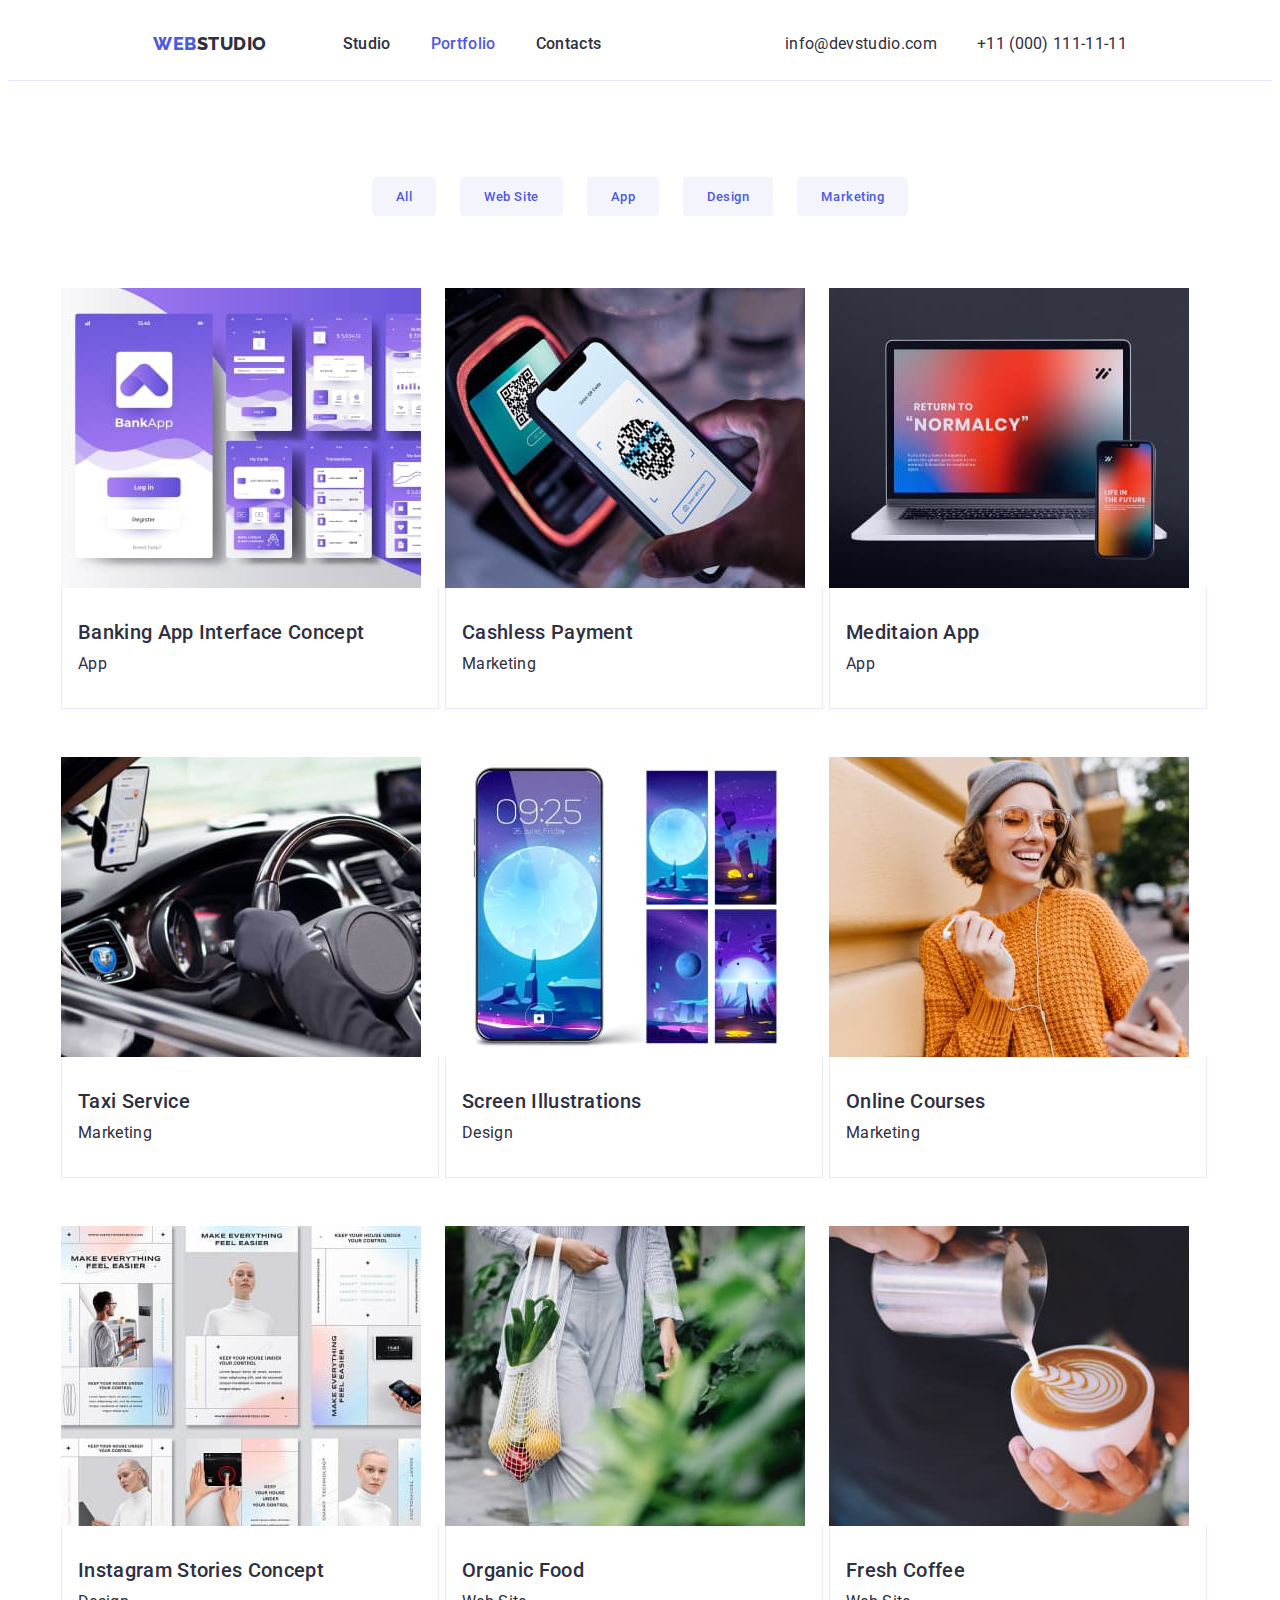
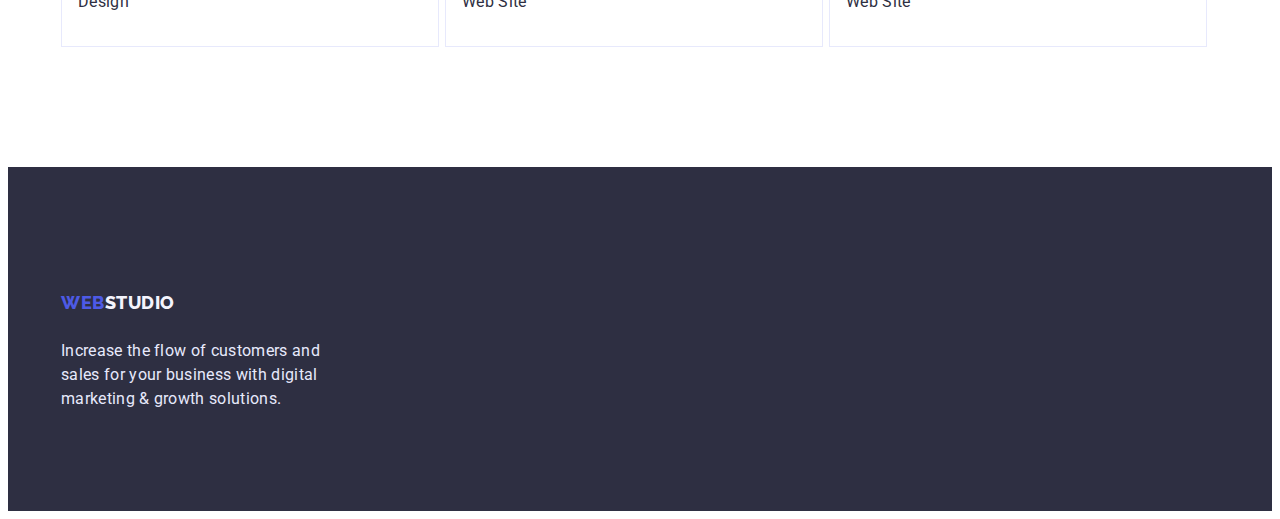
==== commit d5a6e127: "changed files" ====
--- a/portfolio.html
+++ b/portfolio.html
@@ -4,6 +4,9 @@
     <meta charset="UTF-8" />
     <meta http-equiv="X-UA-Compatible" content="IE=edge" />
     <meta name="viewport" content="width=device-width, initial-scale=1.0" />
+    <title>Document</title>
+    <link rel="preconnect" href="https://fonts.googleapis.com" />
+    <link rel="preconnect" href="https://fonts.gstatic.com" crossorigin />
     <link rel="preconnect" href="https://fonts.googleapis.com" />
     <link rel="preconnect" href="https://fonts.gstatic.com" crossorigin />
     <link
@@ -13,38 +16,54 @@
     <link
       rel="stylesheet"
       href="https://cdnjs.cloudflare.com/ajax/libs/modern-normalize/1.1.0/modern-normalize.min.css"
-      href="https://cdnjs.cloudflare.com/ajax/libs/modern-normalize/1.1.0/modern-normalize.css"
+      integrity="sha512-wpPYUAdjBVSE4KJnH1VR1HeZfpl1ub8YT/NKx4PuQ5NmX2tKuGu6U/JRp5y+Y8XG2tV+wKQpNHVUX03MfMFn9Q=="
+      crossorigin="anonymous"
+      referrerpolicy="no-referrer"
     />
-    <title>Portfolio</title>
+
     <link rel="stylesheet" href="./css/styles.css" />
   </head>
   <body>
-    <header class="header">
-      <div class="container header-container">
-        <nav class="header-navigation">
-          <a href="./index.html" class="logo-name"
-            ><span class="word-web">WEB</span
-            ><span class="word-studio-header">STUDIO</span></a
+    <header class="header section">
+      <div class="container nav-main">
+        <!--navigation in header-->
+        <nav class="header-navigation nav">
+          <a href="./index.html" class="logo"
+            ><span class="logo-first-part">Web</span
+            ><span class="logo-second-part-header">Studio</span></a
           >
-          <ul class="header-list">
-            <li class="header-item">
-              <a class="item" href="./index.html">Studio</a>
-            </li>
-            <li class="header-item">
-              <a class="item" href="./portfolio.html">Portfolio</a>
-            </li>
-            <li class="header-item"><a class="item" href="">Contacts</a></li>
+          <ul class="header-site-navigation-list list">
+            <li class="header-site-navigation-item">
+              <a href="./index.html" class="header-site-navigation-link link"
+                >Studio</a
+              >
+            </li>
+            <li class="header-site-navigation-item">
+              <a
+                href="./portfolio.html"
+                class="header-site-navigation-link current link"
+                >Portfolio</a
+              >
+            </li>
+            <li class="header-site-navigation-item">
+              <a href="" class="header-site-navigation-link link">Contacts</a>
+            </li>
           </ul>
         </nav>
-        <address class="header-address">
-          <ul class="header-list">
-            <li class="header-item">
-              <a href="mailto:info@devstudio.com" class="header-contact"
+
+        <address>
+          <ul class="header-address-navigation-list list">
+            <li class="header-address-navigation-item">
+              <a
+                href="mailto:info@devstudio.com"
+                class="header-address-navigation-link link"
                 >info@devstudio.com</a
               >
             </li>
-            <li class="header-item">
-              <a href="tel:+110001111111" class="header-contact"
+            <li class="header-address-navigation-item">
+              <a
+                href="tel:+110001111111"
+                class="header-address-navigation-link link"
                 >+11 (000) 111-11-11</a
               >
             </li>
@@ -52,359 +71,191 @@
         </address>
       </div>
     </header>
+
+    <!--Main part-->
     <main>
-      <section class="buttons">
+      <section class="portfolio section">
         <div class="container">
-          <h1 hidden class="visually-hidden">info</h1>
-          <ul class="buttons-container">
-            <li class="btn-list">
-              <button type="button" class="main-btn">All</button>
-            </li>
-            <li class="btn-list">
-              <button type="button" class="main-btn">Web Site</button>
-            </li>
-            <li class="btn-list">
-              <button type="button" class="main-btn">App</button>
-            </li>
-            <li class="btn-list">
-              <button type="button" class="main-btn">Design</button>
-            </li>
-            <li class="btn-list">
-              <button type="button" class="main-btn">Marketing</button>
-            </li>
-          </ul>
-          <h1 hidden class="visually-hidden">Projects</h1>
-          <ul class="portfolio-list">
-            <li class="portfolio-item">
-              <a
-                class="main-link"
-                href="./images/imgcard1.jpg"
-              >
+          <!--Временный заголовок-->
+          <h1 class="hidden">Portfolio navigation</h1>
+
+          <ul class="portfolio-navigation-list list">
+            <li class="portfolio-navigation-item">
+              <button type="button" class="portfolio-button">All</button>
+            </li>
+            <li class="portfolio-navigation-item">
+              <button type="button" class="portfolio-button">Web Site</button>
+            </li>
+            <li class="portfolio-navigation-item">
+              <button type="button" class="portfolio-button">App</button>
+            </li>
+            <li class="portfolio-navigation-item">
+              <button type="button" class="portfolio-button">Design</button>
+            </li>
+            <li class="portfolio-navigation-item">
+              <button type="button" class="portfolio-button">Marketing</button>
+            </li>
+          </ul>
+
+          <ul class="portfolio-list list">
+            <li class="portfolio-item">
+              <a href="" class="portfolio-item-link link">
                 <img
                   src="./images/imgcard1.jpg"
-                  alt="banking interface"
-                  width="360"
-                  height="300"
-                  class="main-image"
-                />
-                <div class="borders-text">
-                <div class="borders-text description-left">
-                  <h2 class="portfolio-header">
+                  alt="Banking App Interface Concept"
+                  width="360"
+                  height="300"
+                  class="portfolio-item-photo"
+                />
+                <div class="portfolio-item-text">
+                  <h2 class="portfolio-item-title caption">
                     Banking App Interface Concept
                   </h2>
-                  <p class="portfolio-description">App</p>
-                </div>
-              </a>
-            </li>
-            <li class="portfolio-item">
-              <a
-                class="main-link"
-                href="./images/imgcard2.jpg"
-              >
+                  <p class="portfolio-item-area">App</p>
+                </div>
+              </a>
+            </li>
+            <li class="portfolio-item">
+              <a href="" class="portfolio-item-link link">
                 <img
                   src="./images/imgcard2.jpg"
-                  alt="cashless payment"
-                  width="360"
-                  class="main-image"
-                />
-                <div class="borders-text">
-                <div class="borders-text description-left">
-                  <h2 class="portfolio-header">Cashless Payment</h2>
-                  <p class="portfolio-description">Marketing</p>
-                </div>
-              </a>
-            </li>
-            <li class="portfolio-item">
-              <a
-                class="main-link"
-                href="./images/imgcard3.jpg"
-              >
+                  alt="Cashless Payment"
+                  width="360"
+                  height="300"
+                  class="portfolio-item-photo"
+                />
+                <div class="portfolio-item-text">
+                  <h2 class="portfolio-item-title caption">Cashless Payment</h2>
+                  <p class="portfolio-item-area">Marketing</p>
+                </div>
+              </a>
+            </li>
+            <li class="portfolio-item">
+              <a href="" class="portfolio-item-link link">
                 <img
                   src="./images/imgcard3.jpg"
-                  alt="meditation app"
-                  width="360"
-                  class="main-image"
-                />
-                <div class="borders-text">
-                <div class="borders-text description-left">
-                  <h2 class="portfolio-header">Meditaion App</h2>
-                  <p class="portfolio-description">App</p>
-                </div>
-              </a>
-            </li>
-            <li class="portfolio-item">
-              <a
-                class="main-link"
-                href="./images/imgcard4.jpg"
-              >
+                  alt="Meditaion App"
+                  width="360"
+                  height="300"
+                  class="portfolio-item-photo"
+                />
+                <div class="portfolio-item-text">
+                  <h2 class="portfolio-item-title caption">Meditaion App</h2>
+                  <p class="portfolio-item-area">App</p>
+                </div>
+              </a>
+            </li>
+            <li class="portfolio-item">
+              <a href="" class="portfolio-item-link link">
                 <img
                   src="./images/imgcard4.jpg"
-                  alt="taxi service"
-                  width="360"
-                  class="main-image"
-                />
-                <div class="borders-text">
-                <div class="borders-text description-left">
-                  <h2 class="portfolio-header">Taxi Service</h2>
-                  <p class="portfolio-description">Marketing</p>
-                </div>
-              </a>
-            </li>
-            <li class="portfolio-item">
-              <a
-                class="main-link"
-                href="./images/imgcard5.jpg"
-              >
+                  alt="Taxi Service"
+                  width="360"
+                  height="300"
+                  class="portfolio-item-photo"
+                />
+                <div class="portfolio-item-text">
+                  <h2 class="portfolio-item-title caption">Taxi Service</h2>
+                  <p class="portfolio-item-area">Marketing</p>
+                </div>
+              </a>
+            </li>
+            <li class="portfolio-item">
+              <a href="" class="portfolio-item-link link">
                 <img
                   src="./images/imgcard5.jpg"
-                  alt="screen illustrations"
-                  width="360"
-                  class="main-image"
-                />
-                <div class="borders-text">
-                <div class="borders-text description-left">
-                  <h2 class="portfolio-header">Screen Illustrations</h2>
-                  <p class="portfolio-description">Design</p>
-                </div>
-              </a>
-            </li>
-            <li class="portfolio-item">
-              <a
-                class="main-link"
-                href="./images/imgcard6.jpg"
-              >
+                  alt="Screen Illustrations"
+                  width="360"
+                  height="300"
+                  class="portfolio-item-photo"
+                />
+                <div class="portfolio-item-text">
+                  <h2 class="portfolio-item-title caption">
+                    Screen Illustrations
+                  </h2>
+                  <p class="portfolio-item-area">Design</p>
+                </div>
+              </a>
+            </li>
+            <li class="portfolio-item">
+              <a href="" class="portfolio-item-link link">
                 <img
                   src="./images/imgcard6.jpg"
-                  alt=" online courses"
-                  width="360"
-                  class="main-image"
-                />
-                <div class="borders-text">
-                <div class="borders-text description-left">
-                  <h2 class="portfolio-header">Online Courses</h2>
-                  <p class="portfolio-description">Marketing</p>
-                </div>
-              </a>
-            </li>
-            <li class="portfolio-item">
-              <a
-                class="main-link"
-                href="./images/imgcard7.jpg"
-              >
+                  alt="Online Courses"
+                  width="360"
+                  height="300"
+                  class="portfolio-item-photo"
+                />
+                <div class="portfolio-item-text">
+                  <h2 class="portfolio-item-title caption">Online Courses</h2>
+                  <p class="portfolio-item-area">Marketing</p>
+                </div>
+              </a>
+            </li>
+            <li class="portfolio-item">
+              <a href="" class="portfolio-item-link link">
                 <img
                   src="./images/imgcard7.jpg"
-                  alt="instagram stories concept"
-                  width="360"
-                  class="main-image"
-                />
-                <div class="borders-text">
-                <div class="borders-text description-left">
-                  <h2 class="portfolio-header">Instagram Stories Concept</h2>
-                  <p class="portfolio-description">Design</p>
-                </div>
-              </a>
-            </li>
-            <li class="portfolio-item">
-              <a
-                class="main-link"
-                href="./images/imgcard8.jpg"
-              >
+                  alt="Instagram Stories Concept"
+                  width="360"
+                  height="300"
+                  class="portfolio-item-photo"
+                />
+                <div class="portfolio-item-text">
+                  <h2 class="portfolio-item-title caption">
+                    Instagram Stories Concept
+                  </h2>
+                  <p class="portfolio-item-area">Design</p>
+                </div>
+              </a>
+            </li>
+            <li class="portfolio-item">
+              <a href="" class="portfolio-item-link link">
                 <img
                   src="./images/imgcard8.jpg"
-                  alt="organic food"
-                  width="360"
-                  class="main-image"
-                />
-                <div class="borders-text">
-                <div class="borders-text description-left">
-                  <h2 class="portfolio-header">Organic Food</h2>
-                  <p class="portfolio-description">Web Site</p>
-                </div>
-              </a>
-            </li>
-            <li class="portfolio-item">
-              <a
-                class="main-link"
-                href="./images/imgcard9.jpg"
-              >
+                  alt="Organic Food"
+                  width="360"
+                  height="300"
+                  class="portfolio-item-photo"
+                />
+                <div class="portfolio-item-text">
+                  <h2 class="portfolio-item-title caption">Organic Food</h2>
+                  <p class="portfolio-item-area">Web Site</p>
+                </div>
+              </a>
+            </li>
+            <li class="portfolio-item">
+              <a href="" class="portfolio-item-link link">
                 <img
                   src="./images/imgcard9.jpg"
-                  alt="fresh coffee"
-                  width="360"
-                  class="main-image"
-                />
-                <div class="borders-text">
-                <div class="borders-text description-left">
-                  <h2 class="portfolio-header">Fresh Coffee</h2>
-                  <p class="portfolio-description">Web Site</p>
+                  alt="Fresh Coffee"
+                  width="360"
+                  height="300"
+                  class="portfolio-item-photo"
+                />
+                <div class="portfolio-item-text">
+                  <h2 class="portfolio-item-title caption">Fresh Coffee</h2>
+                  <p class="portfolio-item-area">Web Site</p>
                 </div>
               </a>
             </li>
           </ul>
         </div>
-
-      <section>
-        <h1 hidden class="visually-hidden">info</h1>
-        <ul class="button list">
-        <li class="button-item">
-          <button type="button" class="main-btn list">All</button></li>
-        <li class="button-item">
-          <button type="button" class="main-btn list">Web Site</button></li>
-        <li class="button-item">
-          <button type="button" class="main-btn list">App</button></li>
-        <li class="button-item">
-          <button type="button" class="main-btn list">Design</button></li>
-        <li class="button-item">
-          <button type="button" class="main-btn list">Marketing</button></li>
-      </ul>
-      
-      
-        <h1 hidden class="visually-hidden">Projects</h1>
-        <ul class="main-list">
-          <li class="main-item">
-            <a
-              class="main-link"
-              href="./images/imgcard1.jpg"
-            >
-              <img
-                src="./images/imgcard1.jpg"
-                alt="banking interface"
-                width="360"
-                class="main-image"
-              />
-              <h2 class="main-title">Banking App Interface Concept</h2>
-              <p class="main-after-title">App</p></a
-            >
-          </li>
-          <li class="main-item">
-            <a
-              class="main-link"
-              href="./images/imgcard2.jpg"
-            >
-              <img
-                src="./images/imgcard2.jpg"
-                alt="cashless payment"
-                width="360"
-                class="main-image"
-              />
-              <h2 class="main-title">Cashless Payment</h2>
-              <p class="main-after-title">Marketing</p>
-            </a>
-          </li>
-
-          <li class="main-item">
-            <a
-              class="main-link"
-              href="./images/imgcard3.jpg"
-            >
-              <img
-                src="./images/imgcard3.jpg"
-                alt="meditation app"
-                width="360"
-                class="main-image"
-              />
-              <h2 class="main-title">Meditaion App</h2>
-              <p class="main-after-title">App</p>
-            </a>
-          </li>
-
-          <li class="main-item">
-            <a class="main-link" href="./images/imgcard4.jpg">
-              <img
-                src="./images/imgcard4.jpg"
-                alt="taxi service"
-                width="360"
-                class="main-image"
-              />
-              <h2 class="main-title">Taxi Service</h2>
-              <p class="main-after-title">Marketing</p>
-            </a>
-          </li>
-
-          <li class="main-item">
-            <a
-              class="main-link"
-              href="./images/imgcard5.jpg"
-            >
-              <img
-                src="./images/imgcard5.jpg"
-                alt="screen illustrations"
-                width="360"
-                class="main-image"
-              />
-              <h2 class="main-title">Screen Illustrations</h2>
-              <p class="main-after-title">Design</p>
-            </a>
-          </li>
-
-          <li class="main-item">
-            <a
-              class="main-link"
-              href="./images/imgcard6.jpg"
-            >
-              <img
-                src="./images/imgcard6.jpg"
-                alt=" online courses"
-                width="360"
-                class="main-image"
-              />
-              <h2 class="main-title">Online Courses</h2>
-              <p class="main-after-title">Marketing</p>
-            </a>
-          </li>
-          <li class="main-item">
-            <a
-              class="main-link"
-              href="./images/imgcard7.jpg"
-            >
-              <img
-                src="./images/imgcard7.jpg"
-                alt="instagram stories concept"
-                width="360"
-                class="main-image"
-              />
-              <h2 class="main-title">Instagram Stories Concept</h2>
-              <p class="main-after-title">Design</p>
-            </a>
-          </li>
-          <li class="main-item">
-            <a class="main-link" href="./images/imgcard8.jpg">
-              <img
-                src="./images/imgcard8.jpg"
-                alt="organic food"
-                width="360"
-                class="main-image"
-              />
-              <h2 class="main-title">Organic Food</h2>
-              <p class="main-after-title">Web Site</p>
-            </a>
-          </li>
-          <li class="main-item">
-            <a class="main-link" href="./images/imgcard9.jpg">
-              <img
-                src="./images/imgcard9.jpg"
-                alt="fresh coffee"
-                width="360"
-                class="main-image"
-              />
-              <h2 class="main-title">Fresh Coffee</h2>
-              <p class="main-after-title">Web Site</p>
-            </a>
-          </li>
-        </ul>
-
       </section>
     </main>
-    <footer class="box">
+
+    <footer class="footer section">
       <div class="container">
-        <a href="./index.html" class="logo-name"
-          ><span class="word-web">WEB</span
-          ><span class="word-studio-footer">STUDIO</span></a
-        >
-        <p class="footer-description">
-          Increase the flow of customers and sales for your business with
-          digital marketing & growth solutions.
-        </p>
+        <div class="footer-container">
+          <a href="./index.html" class="logo"
+            ><span class="logo-first-part">Web</span
+            ><span class="logo-second-part-footer">Studio</span></a
+          >
+          <p class="footer-text">
+            Increase the flow of customers and sales for your business with
+            digital marketing & growth solutions.
+          </p>
+        </div>
       </div>
     </footer>
   </body>
--- a/css/styles.css
+++ b/css/styles.css
@@ -1,329 +1,380 @@
-:root {
-    --primary-color: #2e2f42;
-    --secondary-color: #4d5ae5;
-    --font-description-color: #434455;
-    --font-white-color: #ffffff;
-  }
-  p,
-  h1,
-  h2,
-  h3,
-  h4,
-  h5,
-  h6 {
-    margin: 0;
-  }
-  ul {
-    margin: 0;
-    padding-left: 0;
-  }
-  button {
-    cursor: pointer;
-    margin: 0 auto;
-  }
-  address {
-    font-style: normal;
-  }
-  img {
-    display: block;
-    max-width: 100%;
-    height: auto;
-  }
-  body {
-    font-family: "Roboto";
-    color: var(--primary-color);
-  }
-  .container {
-    width: 1158px;
-    padding-left: 15px;
-    padding-right: 15px;
-    padding: 0 15px;
-    margin: 0 auto;
-    /*outline: 2px solid red;*/
-  }
-  .header {
-    border-bottom: 1px solid #e7e9fc;
-    padding-top: 24px;
-    padding-bottom: 24px;
-  }
-  .logo-name {
-    text-decoration: none;
-    font-family: "Raleway";
-    font-style: normal;
-    font-weight: 800;
-    font-size: 18px;
-    line-height: 1.33;
-    margin-right: 76px;
-  }
-  .header-container {
-    display: flex;
-    align-items: center;
-  }
-  .header-navigation {
-    display: flex;
-    align-items: center;
-  }
-  .header-list {
-    font-weight: 500;
-    font-size: 16px;
-    line-height: 1.5;
-    letter-spacing: 0.02em;
-    list-style: none;
-    display: flex;
-    gap: 40px;
-  }
-  .header-item {
-    list-style: none;
-  }
-  .item {
-    color: var(--primary-color);
-    text-decoration: none;
-  }
-  .item:hover,
-  .item:focus {
-    color: var(--secondary-color);
-
-  }
-  .header-address {
-    font-weight: 400;
-
-    }
-    .header-address {
-    
-    font-style: normal;
-
-    font-size: 16px;
-    line-height: 1.5;
-    /* identical to box height, or 150% */
-    letter-spacing: 0.02em;
-    display: flex;
-    margin-left: auto;
-  }
-  .header-contact {
-    text-decoration: none;
-    color: var(--font-description-color);
-  }
-  .header-contact:focus,
-  .header-contact:hover {
-    color: var(--secondary-color);
-  }
-  .section {
-    padding-bottom: 120px;
-    padding-top: 120px;
-  }
-  .headline-box {
-    background-color: var(--primary-color);
-    padding-bottom: 188px;
-    padding-top: 188px;
-    padding-bottom: 188px;
-  }
- 
+/*html{
+    box-sizing: border-box;
+}
+*,
+*::before,
+*::after{
+    box-sizing:inherit;
+}*/
+
+
+:root{
+  --primary-text-color:#434455;
+  --title-text-color: #2E2F42;
+  --accent-color: #4D5AE5;
+  --portfolio-button-bg-color:#F4F4FD;
+  --portfolio-button-bg-accent-color:#404BBF;
+  --main-bg-color:#ffffff;
+  --footer-text-portfolio-button-border: #E7E9FC;
+
+}
+
+body{
+  background-color:var(--main-bg-color);
+  color: var(--primary-text-color);
+  font-family: 'Roboto', sans-serif;
+  font-weight: 400;
+  font-size: 16px;
+  line-height: 1.5;
+  letter-spacing: 0.02em;
+}
+
+p,
+h1,
+h2,
+h3,
+h4,
+h5,
+h6 {
+  margin: 0;
+}
+
+ul{
+  margin: 0;
+  padding: 0;
+}
+img{
+  display: block;
+  margin: 0;
+  padding: 0;
+  max-width: 100%;
+  height: auto;
+}
+
+.container{
+  width: 1158px;
+  /*1128+15*2*/
+  padding-left: 15px;
+  padding-right: 15px;
+  margin: 0 auto;
+
+  /*outline: 1px solid tomato;*/
+}
+.section{
+  padding-top: 120px;
+  padding-bottom: 120px;
+}
+.list{
+  list-style: none;
+  padding: 0;
+}
+
+.logo {
+  display: block;
+  padding: 24px 0;
+  margin-right: 76px;
+  font-family: 'Raleway', sans-serif;
+  font-weight: 800;
+  font-size: 18px;
+  line-height: 1.33;
+  text-transform: uppercase;
+  letter-spacing: 0.03em;
+}
+.logo-first-part{
+  color: var(--accent-color);  
+}
+.logo-second-part-header{
+  color: var(--title-text-color);
+}
+.logo-second-part-footer{
+  color: var(--portfolio-button-bg-color);
+}
+
+.caption,
+.link{
+  color:var(--title-text-color)
+}
+
+.header-site-navigation-link:hover,
+.header-address-navigation-link:hover,
+.logo:hover,
+.header-site-navigation-link:focus,
+.header-address-navigation-link:focus,
+.logo:focus
+{
+  color: var(--accent-color);
+}
+
+
+      /*настройки кнопок*/
+.button{
+  min-width: 169px;
+  height: 56px;
+  display: inline-block;
+  border-radius: 4px;
+  border: 1px solid var(--accent-color);
+  /*padding: 16px 32px;*/
+
+  background-color: var(--accent-color);
+  color: var(--main-bg-color);
+  font-family: inherit;
+  font-weight: 500;
+  align-items: center;
+  letter-spacing: 0.04em;
+  cursor: pointer;
+}
+.portfolio-button {
+  display: inline-block;
+  border-radius: 4px;
+  padding: 12px 24px;
+  border: 1px solid var(--footer-text);
+  background-color: var(--portfolio-button-bg-color);
+  color: var(--accent-color);
+  font-family: inherit;
+  font-weight: 500;
+  display: flex;
+  align-items: center;
+  text-align: center;
+  letter-spacing: 0.04em;
+  cursor: pointer;
+}
+
+.portfolio-button:hover,
+.portfolio-button:focus,
+.button:hover,
+.button:focus {
+  background-color: var(--portfolio-button-bg-accent-color);
+  color: var(--main-bg-color);
+}
+
+.current {
+  color: var(--accent-color);
+}
+
+.link,
+.button,
+.logo,
+.portfolio-button {
+  text-decoration: none;
+}
+
+
+      /*header*/
+.header{
+  padding-top: 0;
+  padding-bottom: 0;
+  border-bottom: 1px solid var(--footer-text-portfolio-button-border);
+}               
+.nav-main{
+  display: flex;
+  justify-content: space-around;
+}
+.nav{
+  display: flex;
+}
+.header-site-navigation-list{
+  display: flex;
+}
+.header-site-navigation-item {
+  font-weight: 500;
+}
+.header-site-navigation-item:not(:last-child){
+  margin-right: 40px;
+}
+.header-site-navigation-link{
+  display: block;
+  padding: 24px 0;
+}
+
+.header-address-navigation-list{
+  display: flex;
+}
+.header-address-navigation-item:not(:last-child) {
+  margin-right: 40px;
+}
+.header-address-navigation-item {
+  font-style: normal;
+}
+.header-address-navigation-link{
+  display: block;
+  padding: 24px 0;
+}
+
+
+
+      /*hero*/
+.hero{
+  padding-top: 188px;
+  padding-bottom: 188px;
+  background-color: var(--title-text-color);
+  text-align: center;
+}
+.hero-title{
+  max-width: 494px;
+  width: 100%;
+  height: auto;
+  margin-left: auto;
+  margin-right: auto;
+  margin-bottom: 48px;
+  color: var(--main-bg-color);
+  font-size: 56px;
+  line-height: 1.07;
+}
+
+
+      /*skills*/
+.skills-list{
+  display: flex;
+}
+.skills-item:not(:last-child){
+  margin-right: 24px;
+}
+.skills-item-title{
+  margin-bottom: 8px;
+  font-weight: 500;
+  font-size: 20px;
+  line-height: 1.2;
+}
+
+
+      /*examples*/
+.examples{
+  padding-top: 0;
+}
+.examples-list{
+  display: flex;
+}
+.examples-item:not(:last-child) {
+  margin-right: 24px;
+}
+.examples-title{
+  margin-bottom: 72px;
+  font-size: 36px;
+  line-height: 1.11;
+  text-align: center;
+  text-transform: capitalize;
+}
+
+
+      /*team*/
+.team {
+  background-color: var(--portfolio-button-bg-color);
+}
+.team-title{
+  margin-bottom: 72px;
+  font-size: 36px;
+  line-height: 1.11;
+  text-align: center;
+  text-transform: capitalize;
+}
+.team-list{
+  display: flex;
   
-  .headline {
-    color: var(--font-white-color);
-    font-weight: 700;
-  
-    color: var(--secondary-color);
-    cursor: pointer;
-  }
-  .goals-container {
-    padding-top: 120px;
-    padding-bottom: 120px;
-  }
-  .list-container {
-    padding-top: 120px;
-    padding-bottom: 120px;
-  
-  .list {
-    padding-top: 0;
-  }
-  .main-list {
-    display: flex;
-    gap: 24px;
-  }
-  .main-btn {
-    
-    font-size: 56px;
-    line-height: 1.07;
-    text-align: center;
-    letter-spacing: 0.02em;
-    }
-    .headline-button {
-
-    font-family: inherit;
-    font-weight: 500;
-    font-size: 16px;
-    line-height: 1.5;
-    letter-spacing: 0.04em;
-    background-color: #f4f4fd;
-    color: var(--secondary-color);
-    border-radius: 4px;
-    border: 1px solid #e7e9fc;
-    padding: 12px 24px;
-  }
-  .main-btn:focus,
-  .main-btn:hover {
-    background-color: var(--secondary-color);
-    color: #f4f4fd;
-    cursor: pointer;
-
-  }
-  .main-item {
-    }
-    .list {
-        list-style: none;
-    }
-    .main-item {
-
-    list-style: none;
-    width: calc(((100% - 60px) / 4));
-  }
-  .main-link {
-    text-decoration: none;
-  }
-  .main-title {
-    color: var(--primary-color);
-    font-style: normal;
-    font-weight: 500;
-    font-size: 20px;
-    line-height: 1.2;
-    /* identical to box height, or 120% */
-    margin-bottom: 8px;
-    letter-spacing: 0.02em;
-  }
-  .main-after-title {
-    color: var(--font-description-color);
-   
-    font-size: 16px;
-    line-height: 1.5;
-    /* identical to box height, or 150% */
-    letter-spacing: 0.02em;
-  }
-  .secondary-headline {
-    text-align: center;
-    font-weight: 700;
-    }
-    .secondary-headline {
-    
-    font-size: 36px;
-    line-height: 1.11;
-    /* identical to box height, or 111% */
-    color: var(--primary-color);
-    margin-bottom: 72px;
-  }
-  .secondary-list {
-    display: flex;
-    align-items: center;
-    gap: 24px;
-  }
-  .secondary-item {
-    list-style: none;
-  }
-  .teamlist {
-    background-color: #f4f4fd;
-  }
-  .name-team {
-    text-align: center;
-    color: var(--primary-color);
-    font-style: normal;
-    font-weight: 500;
-    font-size: 20px;
-    line-height: 1.2;
-    /* identical to box height, or 120% */
-    letter-spacing: 0.02em;
-  }
-  .team-position {
-    text-align: center;
-    color: var(--font-description-color);
-    font-weight: 400;
-    font-size: 16px;
-    line-height: 1.5;
-    /* identical to box height, or 150% */
-    letter-spacing: 0.02em;
-    padding-top: 8px;
-  }
-  .team-color {
-    background-color: var(--font-white-color);
-    box-shadow: 0px 1px 6px rgba(46, 47, 66, 0.08),
-      0px 1px 1px rgba(46, 47, 66, 0.16), 0px 2px 1px rgba(46, 47, 66, 0.08);
-    border-radius: 0px 0px 4px 4px;
-  }
-  .box {
-    background: #2e2f42;
-    padding-top: 100px;
-    padding-bottom: 100px;
-  }
-  .buttons-container {
-    display: flex;
-    flex-direction: row;
-    justify-content: center;
-    gap: 24px;
-    padding-top: 96px;
-  }
-  .btn-list {
-    list-style: none;
-  }
-  .portfolio-container {
-    padding-top: 72px;
-    padding-bottom: 120px;
-  }
-  .borders-text {
-    padding-top: 32px;
-    padding-bottom: 32px;
-    border-left: 1px solid #e7e9fc;
-    border-right: 1px solid #e7e9fc;
-    border-bottom: 1px solid #e7e9fc;
-  }
-  .portfolio-list {
-    display: flex;
-    flex-wrap: wrap;
-    row-gap: 48px;
-  }
-  .portfolio-item {
-    width: calc(((100% - 48px)) / 3);
-    list-style: none;
-    margin-right: 24px;
-  }
-  .portfolio-list > li:nth-child(3n) {
-    margin-right: 0;
-  }
-  .portfolio-list > li:nth-child(1n) {
-    margin-left: 0;
-  }
-  .portfolio-header {
-    color: var(--primary-color);
-    font-style: normal;
-    font-weight: 500;
-    font-size: 20px;
-    line-height: 1.2;
-    /* identical to box height, or 120% */
-    margin-bottom: 8px;
-    padding-left: 16px;
-    letter-spacing: 0.02em;
-  }
-  .portfolio-description {
-    color: var(--font-description-color);
-    font-weight: 400;
-    font-size: 16px;
-    line-height: 1.5;
-    /* identical to box height, or 150% */
-    letter-spacing: 0.02em;
-    padding-left: 16px;
-  }
-  .word-studio-header {
-    color: #2e2f42;
-  }
-  .word-web {
-    color: var(--secondary-color);
-  }
-  .word-studio-footer {
-    color: #f4f4fd;
-  }
-  .footer-description {
-    margin-top: 16px;
-    width: 264px;
-    font-size: 16px;
-    line-height: 1.5;
-    letter-spacing: 0.02em;
-    color: #f4f4fd;
-  }+}
+.team-item{
+  width: calc((100%-72px)/4);
+  margin-right: 24px;
+  display: flex;
+  flex-direction: column;
+  justify-content: center;
+  align-items: center;    
+  background-color: var(--main-bg-color);
+  box-shadow: 0px 1px 6px rgba(46, 47, 66, 0.08), 0px 1px 1px rgba(46, 47, 66, 0.16), 0px 2px 1px rgba(46, 47, 66, 0.08);
+  border-radius: 0px 0px 4px 4px;
+}
+.team-item:nth-last-child(1) {
+  margin-right: 0;
+}
+
+.team-name{
+  display: flex;
+  flex-direction: column;
+  justify-content: center;
+  align-items: center;
+  width: 100%;
+  padding: 32px 16px;
+}
+.team-item-name{
+  margin-bottom: 8px;
+}
+
+
+      /*footer*/
+.footer {
+  padding-top: 100px;
+  padding-bottom: 100px;
+  background-color: var(--title-text-color);
+}
+.footer-text{
+  margin-top: 16;
+  color: var(--footer-text-portfolio-button-border);
+}
+.footer-container{
+  padding: 0;
+  margin: 0 auto 0 0;
+  width: 264px;
+}
+
+      /*portfolio*/
+.portfolio {
+  padding-top: 96px;
+}
+.portfolio-navigation-list {
+  display: flex;
+  justify-content: center;
+  margin-bottom: 72px;
+}
+.portfolio-navigation-item:not(:last-child) {
+  margin-right: 24px;
+}
+.portfolio-list{
+  display: flex;
+  flex-wrap: wrap;
+  row-gap: 48px;
+  column-gap: 24px;    
+}
+.portfolio-item-photo {
+  display: block;
+}
+.portfolio-item{
+  flex-basis: calc((100%-(2*24px))/3);
+  /*width: 360px;*/
+  /*margin-right: auto;*/
+  display: flex;
+  flex-direction: column;
+  background: var(--main-bg-color);
+}
+/*.portfolio-item:nth-child(3n){
+  margin-right: 0;
+}*/
+
+.portfolio-item-text{ 
+  display: flex;  
+  flex-direction: column;
+  width: 100%;
+  padding: 32px 0 32px 16px;
+  background-color: var(--main-bg-color);
+  border-right: 1px solid var(--footer-text-portfolio-button-border);
+  border-left: 1px solid var(--footer-text-portfolio-button-border);
+  border-bottom: 1px solid var(--footer-text-portfolio-button-border);
+}
+.portfolio-item-title {
+  margin-bottom: 8px;
+  font-weight: 500;
+  font-size: 20px;
+  line-height: 1.2;
+}
+
+
+.hidden {
+  position: absolute;
+  width: 1px;
+  height: 1px;
+  margin: -1px;
+  border: 0;
+  padding: 0;
+  white-space: nowrap;
+  clip-path: inset(100%);
+  clip: rect(0 0 0 0);
+  overflow: hidden;
+}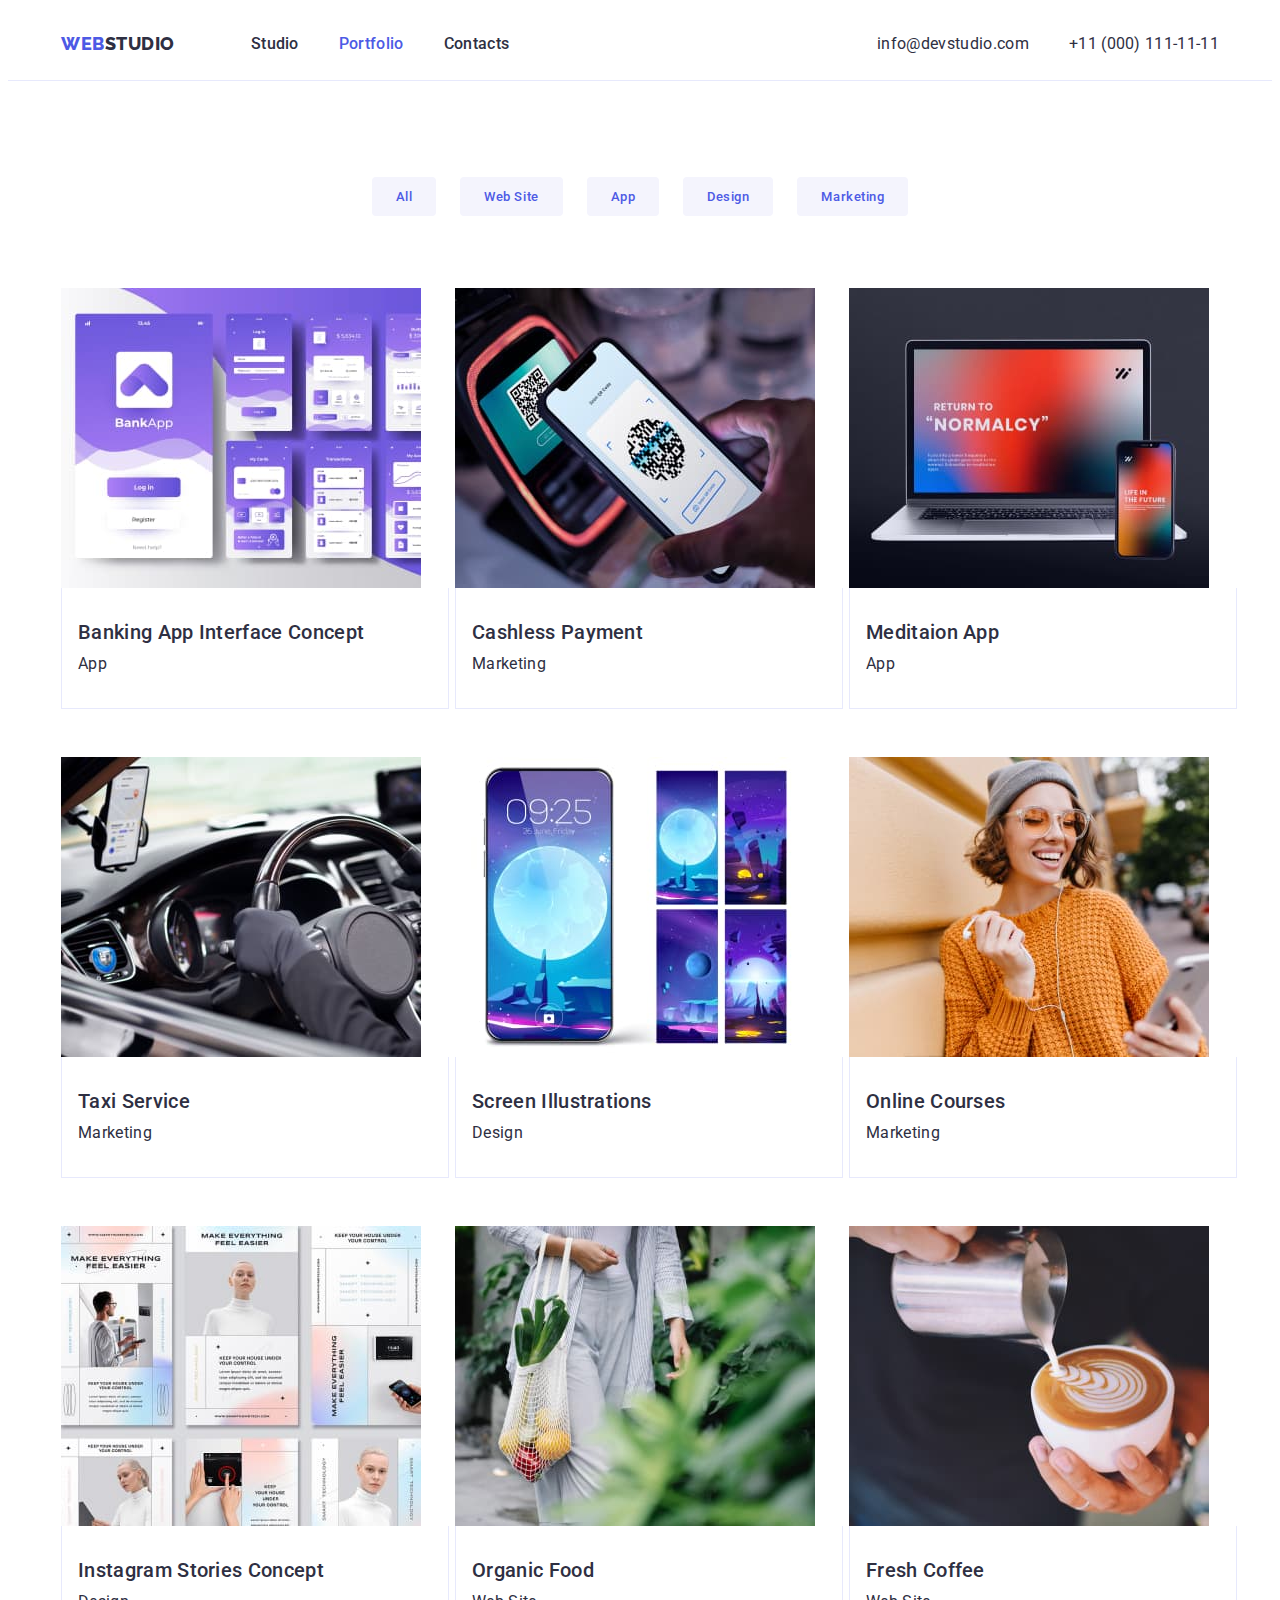
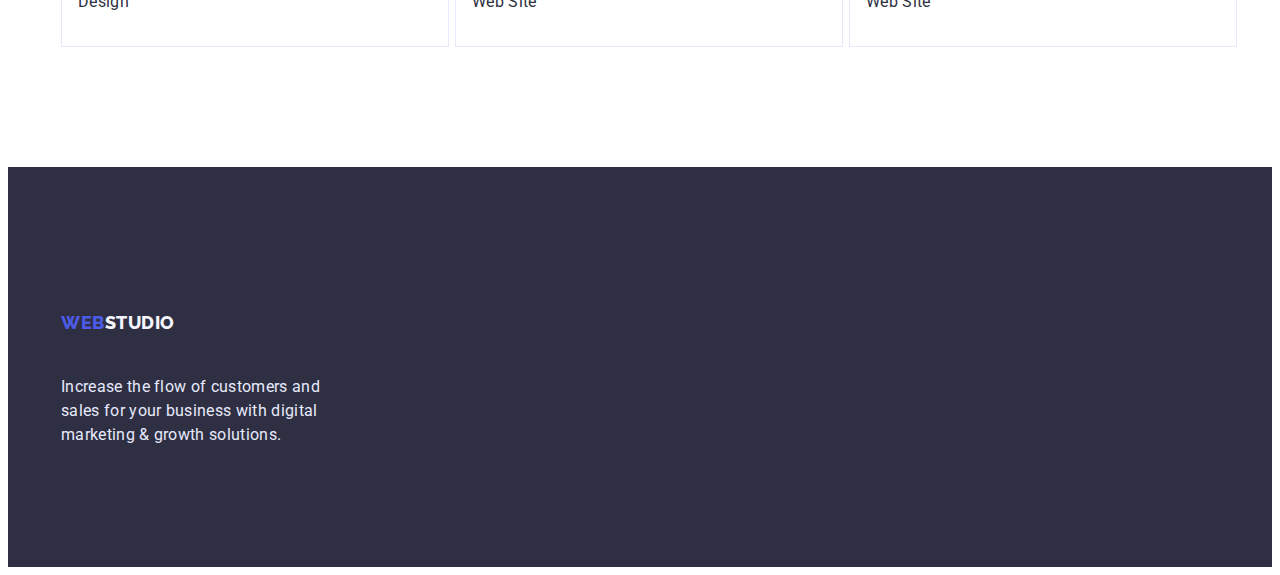
==== commit 9d082ffd: "portfolio.html file changed" ====
--- a/portfolio.html
+++ b/portfolio.html
@@ -51,7 +51,7 @@
           </ul>
         </nav>
 
-        <address>
+        <address class="address-item">
           <ul class="header-address-navigation-list list">
             <li class="header-address-navigation-item">
               <a
--- a/css/styles.css
+++ b/css/styles.css
@@ -8,7 +8,7 @@
 }*/
 
 
-:root{
+:root {
   --primary-text-color:#434455;
   --title-text-color: #2E2F42;
   --accent-color: #4D5AE5;
@@ -164,14 +164,16 @@
   padding-top: 0;
   padding-bottom: 0;
   border-bottom: 1px solid var(--footer-text-portfolio-button-border);
-}               
+}
+
 .nav-main{
   display: flex;
-  justify-content: space-around;
+  margin-left: auto;
 }
 .nav{
   display: flex;
 }
+
 .header-site-navigation-list{
   display: flex;
 }
@@ -188,6 +190,10 @@
 
 .header-address-navigation-list{
   display: flex;
+  margin-left: auto;
+}
+.address-item {
+  margin-left: auto;
 }
 .header-address-navigation-item:not(:last-child) {
   margin-right: 40px;
@@ -199,8 +205,6 @@
   display: block;
   padding: 24px 0;
 }
-
-
 
       /*hero*/
 .hero{
@@ -225,16 +229,19 @@
       /*skills*/
 .skills-list{
   display: flex;
+  
 }
 .skills-item:not(:last-child){
   margin-right: 24px;
 }
 .skills-item-title{
+  width: 264px;
   margin-bottom: 8px;
   font-weight: 500;
   font-size: 20px;
   line-height: 1.2;
 }
+
 
 
       /*examples*/
@@ -272,7 +279,7 @@
   
 }
 .team-item{
-  width: calc((100%-72px)/4);
+  width: calc((100% - 72px) / 4);
   margin-right: 24px;
   display: flex;
   flex-direction: column;
@@ -301,16 +308,27 @@
 
       /*footer*/
 .footer {
-  padding-top: 100px;
-  padding-bottom: 100px;
+ 
   background-color: var(--title-text-color);
 }
+.footer-logo {
+  display: block;
+  padding: 0 0;
+  margin-right: 76px;
+  font-family: 'Raleway', sans-serif;
+  font-weight: 800;
+  font-size: 18px;
+  line-height: 1.33;
+  text-transform: uppercase;
+  letter-spacing: 0.03em;
+
+}
 .footer-text{
-  margin-top: 16;
+  margin-top: 16px;
   color: var(--footer-text-portfolio-button-border);
 }
 .footer-container{
-  padding: 0;
+
   margin: 0 auto 0 0;
   width: 264px;
 }
@@ -337,7 +355,7 @@
   display: block;
 }
 .portfolio-item{
-  flex-basis: calc((100%-(2*24px))/3);
+  flex-basis: calc((100% - 2 * 24px) / 3);
   /*width: 360px;*/
   /*margin-right: auto;*/
   display: flex;
